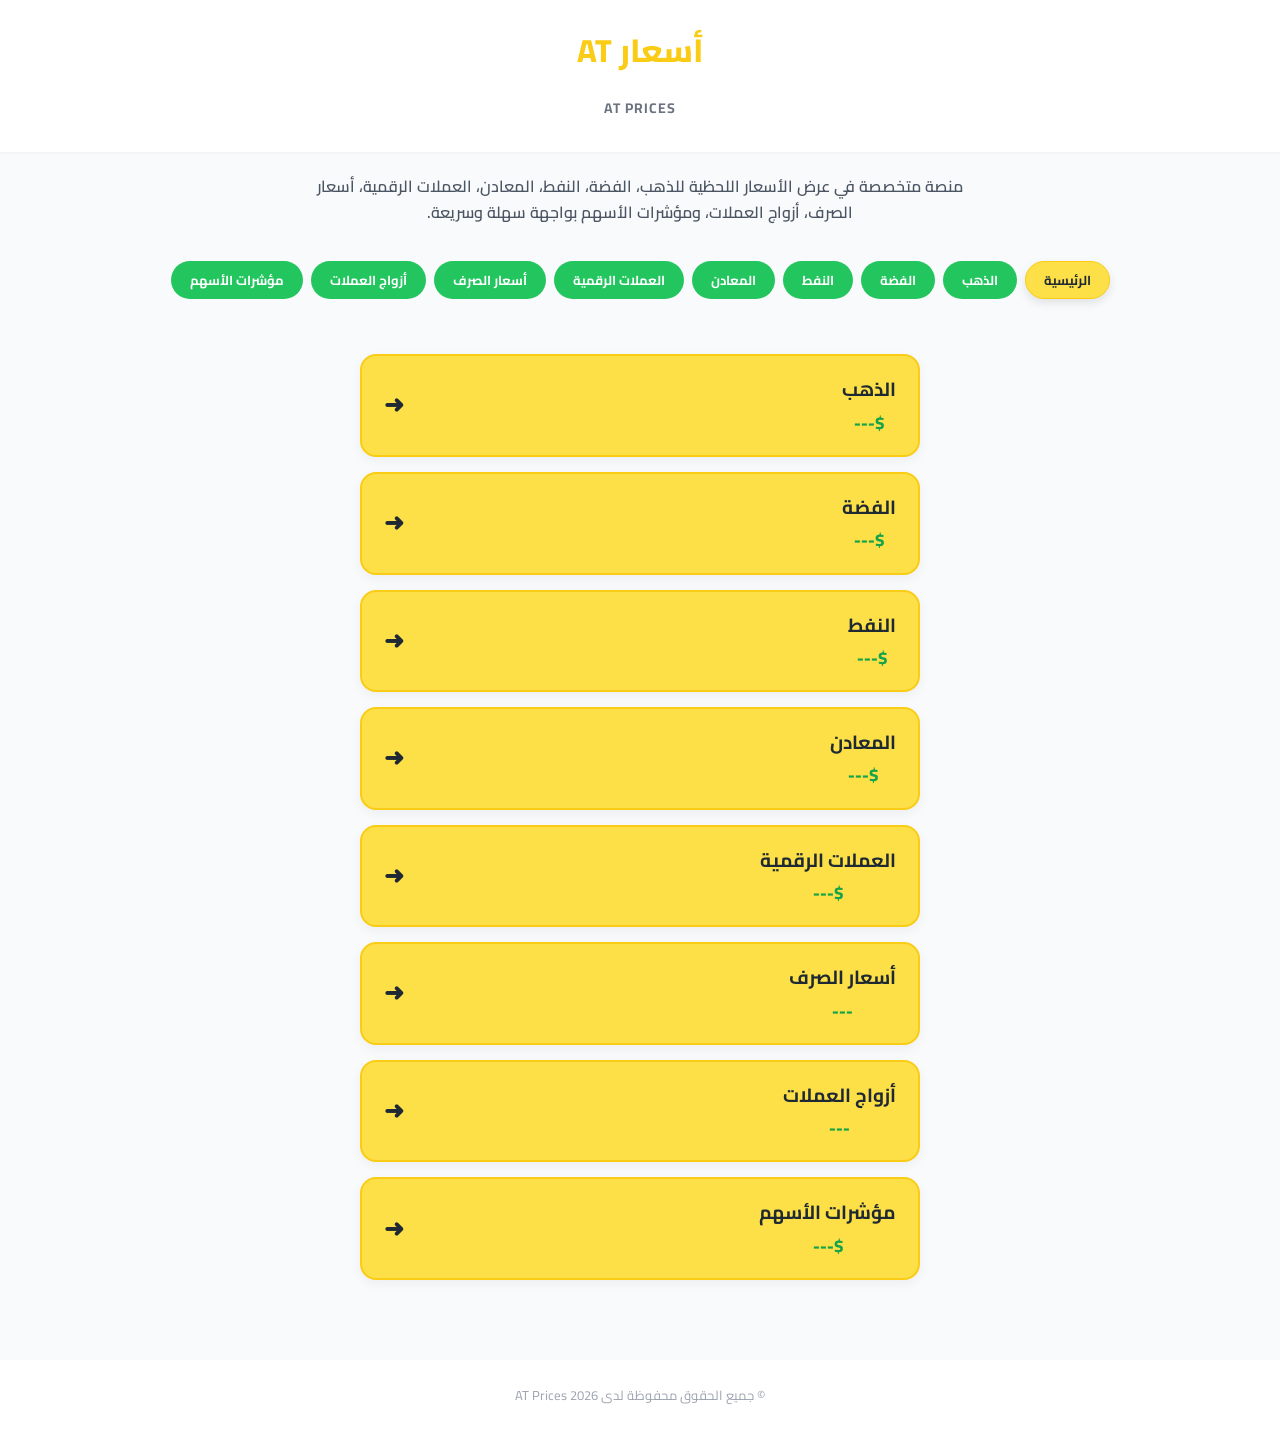
==== index.html @ fc9eed65 "files project AT-Prices Files" ====
<!DOCTYPE html>
<html lang="ar" dir="rtl">
<head>
    <meta charset="UTF-8">
    <title>AT Prices | أسعار الأسواق لحظيًا</title>
    <meta name="viewport" content="width=device-width, initial-scale=1.0">
    <link rel="stylesheet" href="css/style.css">
    <link href="https://fonts.googleapis.com/css2?family=Cairo:wght@400;700;800&display=swap" rel="stylesheet">
</head>
<body>

<header class="header">
    <h1>
        <span class="ar">أسعار AT</span>
        <span class="en">AT Prices</span>
    </h1>
</header>

<div class="intro-container">
    <p class="intro-text">
        منصة متخصصة في عرض الأسعار اللحظية للذهب، الفضة، النفط، المعادن، العملات الرقمية، أسعار الصرف، أزواج العملات، ومؤشرات الأسهم بواجهة سهلة وسريعة.
    </p>
</div>

<nav class="nav-chips">
    <a data-section="home" class="active">الرئيسية</a>
    <a data-section="gold">الذهب</a>
    <a data-section="silver">الفضة</a>
    <a data-section="oil">النفط</a>
    <a data-section="metals">المعادن</a>
    <a data-section="crypto">العملات الرقمية</a>
    <a data-section="fx">أسعار الصرف</a>
    <a data-section="pairs">أزواج العملات</a>
    <a data-section="stocks">مؤشرات الأسهم</a>
</nav>

<main id="content">

    <section id="home" class="page-section active">
        <div class="cards">
            <div class="card" data-section="gold"><div><h3>الذهب</h3><p id="goldHome">$---</p></div><span>➜</span></div>
            <div class="card" data-section="silver"><div><h3>الفضة</h3><p id="silverHome">$---</p></div><span>➜</span></div>
            <div class="card" data-section="oil"><div><h3>النفط</h3><p id="oilHome">$---</p></div><span>➜</span></div>
            <div class="card" data-section="metals"><div><h3>المعادن</h3><p id="metalsHome">$---</p></div><span>➜</span></div>
            <div class="card" data-section="crypto"><div><h3>العملات الرقمية</h3><p id="cryptoHome">$---</p></div><span>➜</span></div>
            <div class="card" data-section="fx"><div><h3>أسعار الصرف</h3><p id="fxHome">---</p></div><span>➜</span></div>
            <div class="card" data-section="pairs"><div><h3>أزواج العملات</h3><p id="pairsHome">---</p></div><span>➜</span></div>
            <div class="card" data-section="stocks"><div><h3>مؤشرات الأسهم</h3><p id="stocksHome">$---</p></div><span>➜</span></div>
        </div>
    </section>

    <section id="gold" class="page-section">
        <div class="page-container">
            <h2>أسعار الذهب اللحظية</h2>
            <table>
                <tr><td>السعر الفوري (USD)</td><td id="goldSpot">$---</td></tr>
                <tr><td>العقود الآجلة (USD)</td><td id="goldFuture">$---</td></tr>
                <tr><td>جرام الذهب (USD)</td><td id="goldGramUSD">$---</td></tr>
                <tr><td>جرام الذهب (EGP)</td><td id="goldGramEGP">---</td></tr>
                <tr><td>عيار 24 (EGP)</td><td id="g24">---</td></tr>
                <tr><td>عيار 21 (EGP)</td><td id="g21">---</td></tr>
                <tr><td>عيار 18 (EGP)</td><td id="g18">---</td></tr>
                <tr><td>سعر الجنيه الذهب (EGP)</td><td id="goldPound">---</td></tr>
                <tr><td>دولار الصاغة (EGP)</td><td id="goldDollar">---</td></tr>
            </table>
        </div>
    </section>

    <section id="silver" class="page-section">
        <div class="page-container">
            <h2>أسعار الفضة اللحظية</h2>
            <table>
                <tr><td>الأونصة عالمياً (USD)</td><td id="silverSpot">$---</td></tr>
                <tr><td>جرام الفضة عيار 999 (EGP)</td><td id="silverGramEGP">---</td></tr>
                <tr><td>جرام الفضة عيار 925 (EGP)</td><td id="silver925">---</td></tr>
                <tr><td>سعر الدولار المستخدم</td><td id="silverDollar">---</td></tr>
            </table>
        </div>
    </section>

    <section id="oil" class="page-section">
        <div class="page-container">
            <h2>أسعار النفط اللحظية</h2>
            <table>
                <tr><td>خام برنت (USD)</td><td id="oilSpot">$---</td></tr>
                <tr><td>خام غرب تكساس (USD)</td><td id="oilWTI">$---</td></tr>
                <tr><td>البرميل بالجنيه (EGP)</td><td id="oilEGP">---</td></tr>
            </table>
        </div>
    </section>


    <section id="metals" class="page-section">
        <div class="page-container">
            <h2>أسعار المعادن اللحظية</h2>
            <table>
                <tr><td>النحاس (Copper)</td><td id="copperHome">---</td></tr>
                <tr><td>البلاتين (Platinum)</td><td id="platinumHome">---</td></tr>
                <tr><td>البالاديوم (Palladium)</td><td id="palladiumHome">---</td></tr>
            </table>
        </div>
    </section>

    <section id="crypto" class="page-section">
        <div class="page-container">
            <h2>أهم 10 عملات رقمية (USD)</h2>
            <table>
                <thead>
                    <tr><td>العُملة</td><td>السعر (USD)</td></tr>
                </thead>
                <tbody id="cryptoTableBody">
                    <tr><td>بتكوين (BTC)</td><td id="btcSpot">$---</td></tr>
                    <tr><td>إيثيريوم (ETH)</td><td id="ethSpot">$---</td></tr>
                    <tr><td>سولانا (SOL)</td><td id="solSpot">$---</td></tr>
                    <tr><td>بينانس (BNB)</td><td id="bnbSpot">$---</td></tr>
                    <tr><td>ريبل (XRP)</td><td id="xrpSpot">$---</td></tr>
                    <tr><td>كاردانو (ADA)</td><td id="adaSpot">$---</td></tr>
                    <tr><td>دوج كوين (DOGE)</td><td id="dogeSpot">$---</td></tr>
                    <tr><td>ترون (TRX)</td><td id="trxSpot">$---</td></tr>
                    <tr><td>دوت (DOT)</td><td id="dotSpot">$---</td></tr>
                    <tr><td>لينك (LINK)</td><td id="linkSpot">$---</td></tr>
                </tbody>
            </table>
        </div>
    </section>


    <section id="fx" class="page-section">
        <div class="page-container">
            <h2>أسعار الصرف (مقابل الجنيه المصري)</h2>
            <table>
                <thead>
                    <tr>
                        <td>العملة</td>
                        <td>السعر الرسمي (البنك)</td>
                        <td>السوق الموازية (تطبيقي)</td>
                    </tr>
                </thead>
                <tbody>
                    <tr>
                        <td>الدولار الأمريكي (USD)</td>
                        <td id="fxSpot">---</td>
                        <td id="blackUSD" class="highlight">---</td>
                    </tr>
                    <tr>
                        <td>اليورو (EUR)</td>
                        <td id="eurSpot">---</td>
                        <td id="blackEUR">---</td>
                    </tr>
                    <tr>
                        <td>الريال السعودي (SAR)</td>
                        <td id="sarSpot">---</td>
                        <td id="blackSAR">---</td>
                    </tr>
                    <tr>
                        <td>الدرهم الإماراتي (AED)</td>
                        <td id="aedSpot">---</td>
                        <td id="blackAED">---</td>
                    </tr>
                    <tr>
                        <td>الدينار الكويتي (KWD)</td>
                        <td id="kwdSpot">---</td>
                        <td id="blackKWD">---</td>
                    </tr>
                </tbody>
            </table>
            <p style="font-size: 11px; color: #6b7280; margin-top: 10px;">* يتم حساب السوق الموازية بناءً على تسعير Binance P2P وكروس العملات.</p>
        </div>
    </section>


    <section id="pairs" class="page-section">
        <div class="page-container">
            <h2>أهم 10 أزواج عملات عالمية</h2>
            <table>
                <thead>
                    <tr><td>الزوج</td><td>السعر اللحظي</td></tr>
                </thead>
                <tbody id="pairsTableBody">
                    <tr><td>EUR / USD</td><td id="eurusd">---</td></tr>
                    <tr><td>GBP / USD</td><td id="gbpusd">---</td></tr>
                    <tr><td>USD / JPY</td><td id="usdjpy">---</td></tr>
                    <tr><td>USD / CHF</td><td id="usdchf">---</td></tr>
                    <tr><td>AUD / USD</td><td id="audusd">---</td></tr>
                    <tr><td>USD / CAD</td><td id="usdcad">---</td></tr>
                    <tr><td>NZD / USD</td><td id="nzdusd">---</td></tr>
                    <tr><td>EUR / GBP</td><td id="eurgbp">---</td></tr>
                    <tr><td>EUR / JPY</td><td id="eurjpy">---</td></tr>
                    <tr><td>GBP / JPY</td><td id="gbpjpy">---</td></tr>
                </tbody>
            </table>
        </div>
    </section>

    <section id="stocks" class="page-section">
        <div class="page-container">
            <h2>مؤشرات الأسهم العالمية والمحلية</h2>
            <table>
                <thead>
                    <tr><td>المؤشر</td><td>الدولة</td><td>القيمة</td></tr>
                </thead>
                <tbody>
                    <tr><td>S&P 500</td><td>أمريكا</td><td id="sp500">---</td></tr>
                    <tr><td>Nasdaq 100</td><td>أمريكا</td><td id="nasdaq">---</td></tr>
                    <tr><td>FTSE 100</td><td>لندن</td><td id="ftse">---</td></tr>
                    <tr><td>Nikkei 225</td><td>اليابان</td><td id="nikkei">---</td></tr>
                    <tr><td>Shanghai</td><td>الصين</td><td id="shanghai">---</td></tr>
                    <tr><td>TASI</td><td>السعودية</td><td id="tasi">---</td></tr>
                    <tr><td>ADX / DFM</td><td>الإمارات</td><td id="uae_index">---</td></tr>
                    <tr><td>EGX 30</td><td>مصر</td><td id="egx30">---</td></tr>
                    <tr><td>EGX 70</td><td>مصر</td><td id="egx70">---</td></tr>
                    <tr><td>EGX 100</td><td>مصر</td><td id="egx100">---</td></tr>
                    <tr><td>EGX 33 Shariah</td><td>مصر</td><td id="egx33">---</td></tr>
                </tbody>
            </table>
        </div>
    </section>

</main>

<footer class="footer">
    © جميع الحقوق محفوظة لدى AT Prices 2026
</footer>

<script src="js/script.js"></script>
</body>
</html>
---- css/style.css ----
/* ===== Reset & Global ===== */
* {
    box-sizing: border-box;
    margin: 0;
    padding: 0;
}

body {
    font-family: 'Cairo', sans-serif;
    background: #f9fafb;
    color: #1f2933;
    line-height: 1.6;
    text-align: center; /* توسيط النصوص افتراضياً */
}

/* ===== Header ===== */
.header {
    padding: 25px 10px;
    background: #fff;
    border-bottom: 2px solid #f3f4f6;
}

.header .ar {
    font-size: 32px;
    font-weight: 800;
    color: #facc15; /* اللون الأصفر الذهبي */
    display: block;
}

.header .en {
    font-size: 14px;
    color: #6b7280;
    text-transform: uppercase;
    letter-spacing: 1px;
}

/* ===== Intro Text ===== */
.intro-container {
    max-width: 700px;
    margin: 20px auto;
    padding: 0 20px;
}

.intro-text {
    font-size: 16px;
    color: #4b5563;
    font-weight: 600;
}

/* ===== Navigation Chips ===== */
.nav-chips {
    display: flex;
    flex-wrap: wrap;
    gap: 8px;
    justify-content: center;
    padding: 15px;
    position: sticky; /* جعل القائمة تلتصق بالأعلى عند التمرير */
    top: 0;
    background: #f9fafb;
    z-index: 100;
}

.nav-chips a {
    background: #22c55e; /* اللون الأخضر الأصلي */
    color: #fff;
    padding: 8px 18px;
    border-radius: 25px;
    text-decoration: none;
    font-weight: bold;
    font-size: 13px;
    cursor: pointer;
    transition: 0.3s;
    border: 1px solid transparent;
}

/* تمييز القسم النشط */
.nav-chips a.active {
    background: #fde047 !important; /* يتحول للأصفر */
    color: #1f2933 !important;
    border-color: #facc15;
    box-shadow: 0 4px 10px rgba(0,0,0,0.1);
}

/* ===== Cards (الصفحة الرئيسية) ===== */
.cards {
    display: flex;
    flex-direction: column;
    gap: 15px;
    padding: 20px;
    max-width: 600px;
    margin: 0 auto;
}

.card {
    background: #fde047; /* اللون الأصفر الأصلي */
    padding: 18px 22px;
    border-radius: 16px;
    display: flex;
    justify-content: space-between;
    align-items: center;
    color: #1f2933;
    font-weight: 800;
    border: 2px solid #facc15;
    cursor: pointer;
    box-shadow: 0 4px 12px rgba(0,0,0,0.05);
}

.card:hover {
    transform: translateY(-2px);
    background: #fcd34d;
}

.card h3 { margin: 0; font-size: 19px; }
.card p { margin-top: 5px; font-size: 17px; color: #16a34a; }
.card span { font-size: 24px; color: #1f2933; }

/* ===== Sections Visibility ===== */
.page-section {
    display: none; /* مخفي بشكل افتراضي */
    padding: 20px 10px;
    animation: fadeIn 0.3s ease-in;
}

.page-section.active {
    display: block; /* يظهر فقط عند إضافة class active */
}

@keyframes fadeIn {
    from { opacity: 0; }
    to { opacity: 1; }
}

/* ===== Tables (التصميم الأصلي) ===== */
.page-container {
    max-width: 600px;
    margin: 0 auto;
}

table {
    width: 100%;
    border-collapse: collapse;
    background: #fde047;
    border-radius: 15px;
    overflow: hidden;
    margin-top: 15px;
    border: 2px solid #facc15;
}

table td {
    padding: 15px;
    border-bottom: 1px solid rgba(0,0,0,0.08);
    font-weight: bold;
    text-align: right;
}

table td:last-child {
    text-align: left;
    color: #16a34a; /* السعر بالأخضر للوضوح */
}

/* ===== Footer ===== */
.footer {
    margin-top: 40px;
    padding: 25px;
    background: #fff;
    color: #9ca3af;
    font-size: 13px;
}

/* ===== Responsive ===== */
@media (max-width: 480px) {
    .header .ar { font-size: 26px; }
    .nav-chips a { padding: 6px 12px; font-size: 12px; }
}
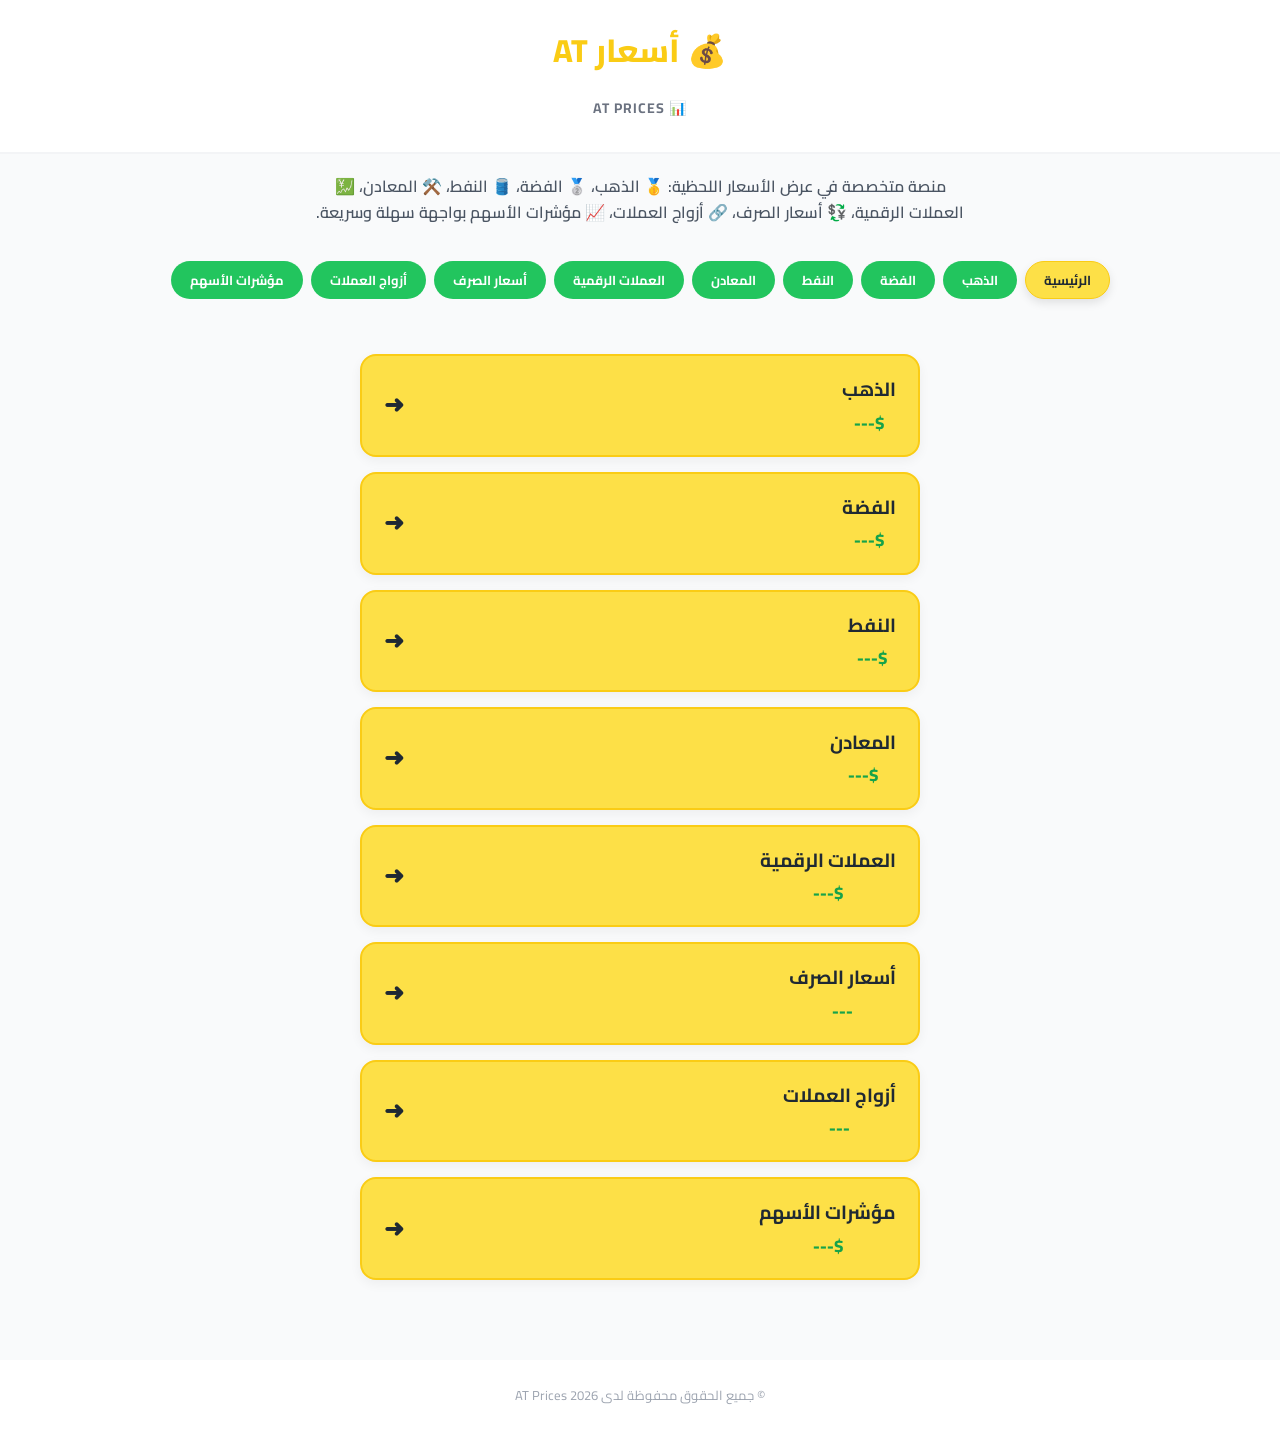
==== commit 50d7be98: "Enhance index.html with new content and emojis Updated the HTML structure and content of the index.h" ====
--- a/index.html
+++ b/index.html
@@ -9,18 +9,29 @@
 </head>
 <body>
 
+
 <header class="header">
-    <h1>
-        <span class="ar">أسعار AT</span>
-        <span class="en">AT Prices</span>
-    </h1>
+  <h1>
+    <span class="ar">💰 أسعار AT</span>
+    <span class="en">📊 AT Prices</span>
+  </h1>
 </header>
 
 <div class="intro-container">
-    <p class="intro-text">
-        منصة متخصصة في عرض الأسعار اللحظية للذهب، الفضة، النفط، المعادن، العملات الرقمية، أسعار الصرف، أزواج العملات، ومؤشرات الأسهم بواجهة سهلة وسريعة.
-    </p>
+  <p class="intro-text">
+    منصة متخصصة في عرض الأسعار اللحظية:  
+    <span class="emoji">🥇</span> الذهب، 
+    <span class="emoji">🥈</span> الفضة، 
+    <span class="emoji">🛢️</span> النفط، 
+    <span class="emoji">⚒️</span> المعادن، 
+    <span class="emoji">💹</span> العملات الرقمية، 
+    <span class="emoji">💱</span> أسعار الصرف، 
+    <span class="emoji">🔗</span> أزواج العملات، 
+    <span class="emoji">📈</span> مؤشرات الأسهم  
+    بواجهة سهلة وسريعة.
+  </p>
 </div>
+
 
 <nav class="nav-chips">
     <a data-section="home" class="active">الرئيسية</a>
@@ -41,13 +52,14 @@
             <div class="card" data-section="gold"><div><h3>الذهب</h3><p id="goldHome">$---</p></div><span>➜</span></div>
             <div class="card" data-section="silver"><div><h3>الفضة</h3><p id="silverHome">$---</p></div><span>➜</span></div>
             <div class="card" data-section="oil"><div><h3>النفط</h3><p id="oilHome">$---</p></div><span>➜</span></div>
-            <div class="card" data-section="metals"><div><h3>المعادن</h3><p id="metalsHome">$---</p></div><span>➜</span></div>
+            <div class="card" data-section="metals"><div><h3>المعادن</h3><p id="platinumHome">$---</p></div><span>➜</span></div>
             <div class="card" data-section="crypto"><div><h3>العملات الرقمية</h3><p id="cryptoHome">$---</p></div><span>➜</span></div>
             <div class="card" data-section="fx"><div><h3>أسعار الصرف</h3><p id="fxHome">---</p></div><span>➜</span></div>
-            <div class="card" data-section="pairs"><div><h3>أزواج العملات</h3><p id="pairsHome">---</p></div><span>➜</span></div>
-            <div class="card" data-section="stocks"><div><h3>مؤشرات الأسهم</h3><p id="stocksHome">$---</p></div><span>➜</span></div>
-        </div>
-    </section>
+            <div class="card" data-section="pairs"><div><h3>أزواج العملات</h3><p id="eurusd">---</p></div><span>➜</span></div>
+            <div class="card" data-section="stocks"><div><h3>مؤشرات الأسهم</h3><p id="sp500">$---</p></div><span>➜</span></div>
+        </div>
+    </section>
+
 
     <section id="gold" class="page-section">
         <div class="page-container">
@@ -124,6 +136,7 @@
         </div>
     </section>
 
+    
 
     <section id="fx" class="page-section">
         <div class="page-container">
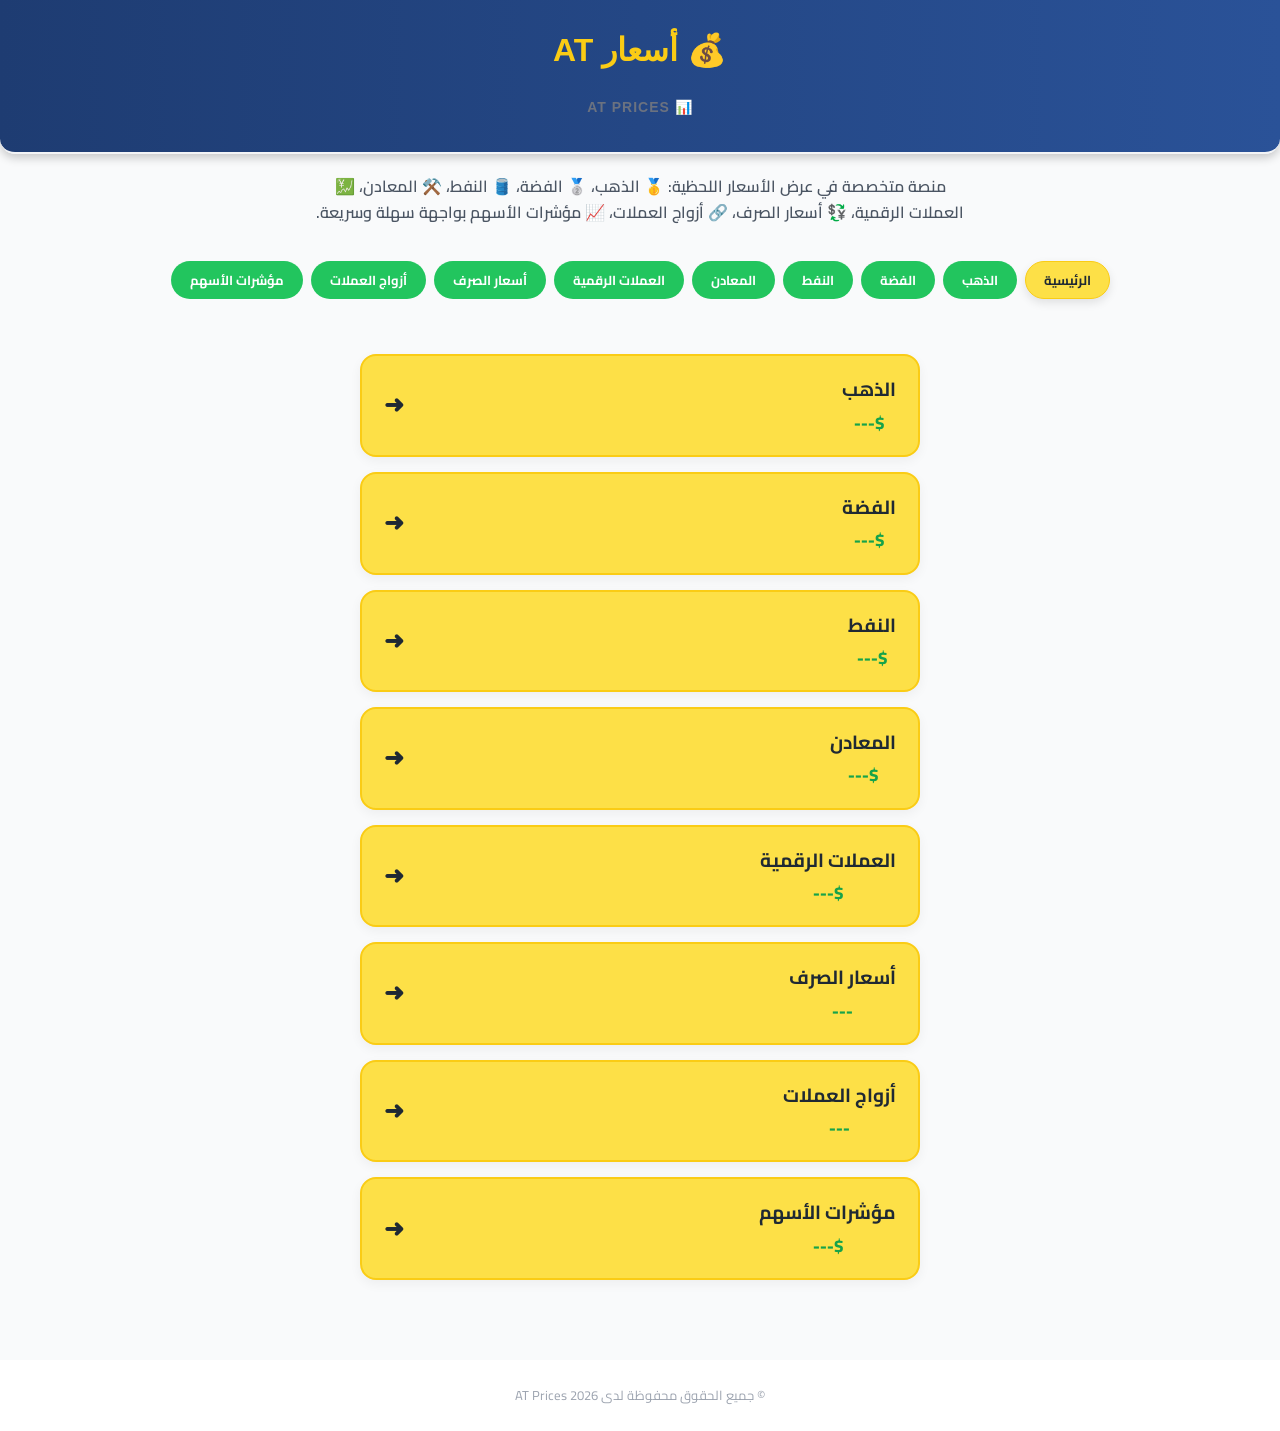
==== commit 2eabbc0e: "Fix HTML encoding issues in index.html remove 3 index cuz no price to them" ====
--- a/index.html
+++ b/index.html
@@ -221,9 +221,6 @@
                     <tr><td>TASI</td><td>السعودية</td><td id="tasi">---</td></tr>
                     <tr><td>ADX / DFM</td><td>الإمارات</td><td id="uae_index">---</td></tr>
                     <tr><td>EGX 30</td><td>مصر</td><td id="egx30">---</td></tr>
-                    <tr><td>EGX 70</td><td>مصر</td><td id="egx70">---</td></tr>
-                    <tr><td>EGX 100</td><td>مصر</td><td id="egx100">---</td></tr>
-                    <tr><td>EGX 33 Shariah</td><td>مصر</td><td id="egx33">---</td></tr>
                 </tbody>
             </table>
         </div>
@@ -240,3 +237,4 @@
 </html>
 
 
+
--- a/css/style.css
+++ b/css/style.css
@@ -173,3 +173,50 @@
     .nav-chips a { padding: 6px 12px; font-size: 12px; }
 }
 
+
+.page-section {
+    opacity: 0;
+    transform: translateY(20px);
+    transition: opacity 0.5s ease, transform 0.5s ease;
+}
+
+.page-section.active {
+    opacity: 1;
+    transform: translateY(0);
+}
+
+header.header {
+    background: linear-gradient(90deg, #1e3c72, #2a5298);
+    color: #fff;
+    text-align: center;
+    padding: 25px 10px;
+    border-radius: 0 0 15px 15px;
+    box-shadow: 0 4px 10px rgba(0,0,0,0.2);
+    font-family: 'Segoe UI', Tahoma, Geneva, Verdana, sans-serif;
+}
+
+.app-title {
+    font-size: 2.2em;
+    display: flex;
+    justify-content: center;
+    align-items: center;
+    gap: 15px; /* مسافة بين العربية والإنجليزية */
+    line-height: 1.2;
+}
+
+.app-title .ar {
+    font-weight: 500;
+    font-size: 1.2em;
+    font-family: 'Cairo', sans-serif; /* خط عربي أفضل */
+}
+
+.app-title .en {
+    font-weight: 600;
+    font-size: 1.4em;
+    font-family: 'Montserrat', sans-serif; /* خط عصري للإنجليزية */
+}
+
+.app-title strong {
+    color: #ffcc00; /* تمييز AT */
+}
+
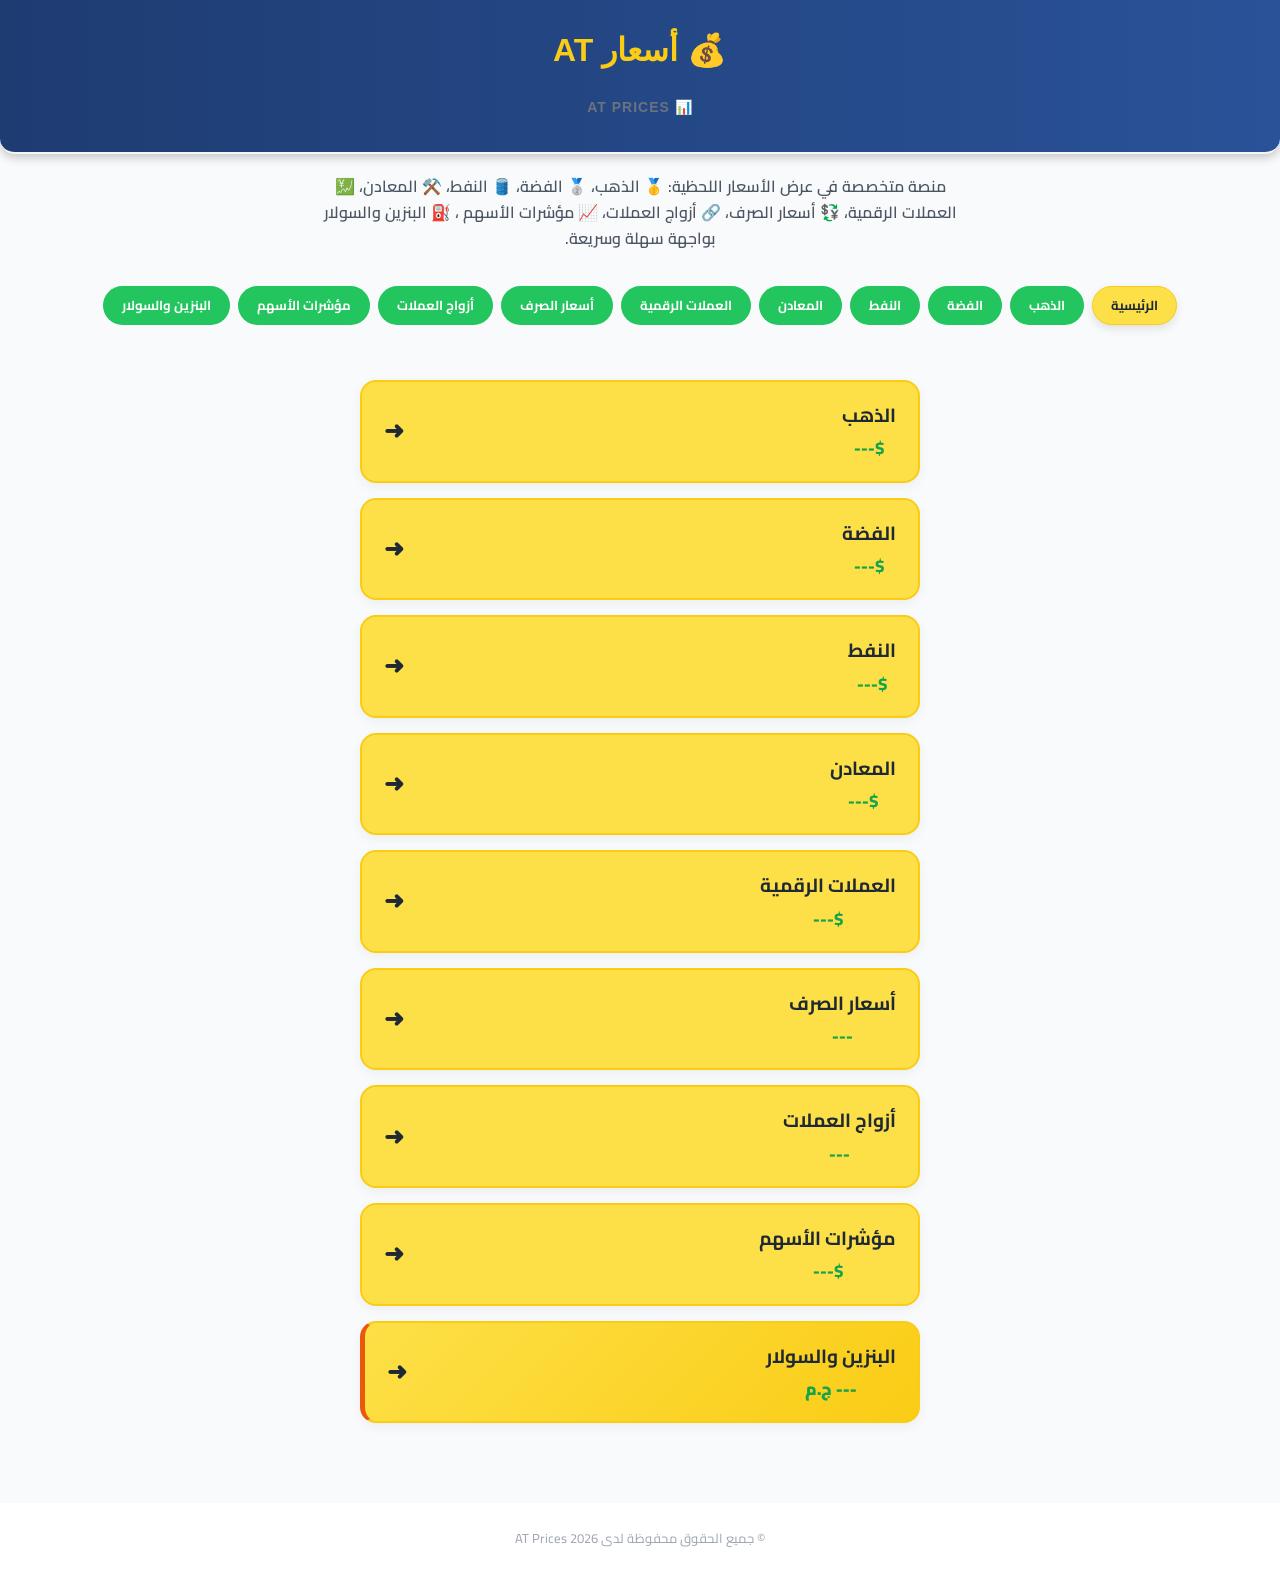
==== commit e71ba878: "add a new section is betrol add a new section is betrol leter" ====
--- a/index.html
+++ b/index.html
@@ -27,7 +27,8 @@
     <span class="emoji">💹</span> العملات الرقمية، 
     <span class="emoji">💱</span> أسعار الصرف، 
     <span class="emoji">🔗</span> أزواج العملات، 
-    <span class="emoji">📈</span> مؤشرات الأسهم  
+    <span class="emoji">📈</span> مؤشرات الأسهم ،
+    <span class="emoji">⛽</span> البنزين والسولار
     بواجهة سهلة وسريعة.
   </p>
 </div>
@@ -43,6 +44,7 @@
     <a data-section="fx">أسعار الصرف</a>
     <a data-section="pairs">أزواج العملات</a>
     <a data-section="stocks">مؤشرات الأسهم</a>
+    <a data-section="fuel">البنزين والسولار</a>
 </nav>
 
 <main id="content">
@@ -57,6 +59,7 @@
             <div class="card" data-section="fx"><div><h3>أسعار الصرف</h3><p id="fxHome">---</p></div><span>➜</span></div>
             <div class="card" data-section="pairs"><div><h3>أزواج العملات</h3><p id="eurusd">---</p></div><span>➜</span></div>
             <div class="card" data-section="stocks"><div><h3>مؤشرات الأسهم</h3><p id="sp500">$---</p></div><span>➜</span></div>
+            <div class="card" data-section="fuel"><div><h3>البنزين والسولار</h3><p id="gas92">--- ج.م</p></div><span>➜</span></div>
         </div>
     </section>
 
@@ -221,8 +224,50 @@
                     <tr><td>TASI</td><td>السعودية</td><td id="tasi">---</td></tr>
                     <tr><td>ADX / DFM</td><td>الإمارات</td><td id="uae_index">---</td></tr>
                     <tr><td>EGX 30</td><td>مصر</td><td id="egx30">---</td></tr>
-                </tbody>
-            </table>
+                    <tr><td>EGX 70</td><td>مصر</td><td id="egx70">---</td></tr>
+                    <tr><td>EGX 100</td><td>مصر</td><td id="egx100">---</td></tr>
+                    <tr><td>EGX 33 Shariah</td><td>مصر</td><td id="egx33">---</td></tr>
+                </tbody>
+            </table>
+        </div>
+    </section>
+
+    <section id="fuel" class="page-section">
+        <div class="page-container">
+            <h2>أسعار الوقود في مصر (لتر)</h2>
+            <table>
+                <thead>
+                    <tr>
+                        <td>نوع الوقود</td>
+                        <td>السعر الرسمي</td>
+                    </tr>
+                </thead>
+                <tbody id="fuelTableBody">
+                    <tr>
+                        <td>بنزين 95</td>
+                        <td id="gas95">--- ج.م</td>
+                    </tr>
+                    <tr>
+                        <td>بنزين 92</td>
+                        <td id="gas92">--- ج.م</td>
+                    </tr>
+                    <tr>
+                        <td>بنزين 80</td>
+                        <td id="gas80">--- ج.م</td>
+                    </tr>
+                    <tr>
+                        <td>السولار</td>
+                        <td id="diesel">--- ج.م</td>
+                    </tr>
+                    <tr>
+                        <td>الكيروسين (الجاز)</td>
+                        <td id="kerosene">--- ج.م</td>
+                    </tr>
+                </tbody>
+            </table>
+            <p style="font-size: 0.8rem; color: #888; margin-top: 10px; text-align: center;">
+                * الأسعار الموضحة هي الأسعار الرسمية المعلنة في جمهورية مصر العربية.
+            </p>
         </div>
     </section>
 
@@ -237,4 +282,3 @@
 </html>
 
 
-
--- a/css/style.css
+++ b/css/style.css
@@ -220,3 +220,17 @@
     color: #ffcc00; /* تمييز AT */
 }
 
+
+/* ===== Fuel Specific Colors (تلوين أنواع الوقود) ===== */
+#gas95 { color: #e11d48 !important; font-weight: 900; } /* أحمر غامق لبنزين 95 */
+#gas92 { color: #16a34a !important; font-weight: 900; } /* أخضر لبنزين 92 */
+#gas80 { color: #ea580c !important; font-weight: 900; } /* برتقالي لبنزين 80 */
+#diesel { color: #2563eb !important; font-weight: 900; } /* أزرق للسولار */
+
+/* تحسين شكل الكارت عند الضغط عليه */
+.card[data-section="fuel"] {
+    background: linear-gradient(135deg, #fde047, #facc15);
+    border-left: 5px solid #ea580c; /* تمييز كارت الوقود بلون مختلف */
+}
+
+
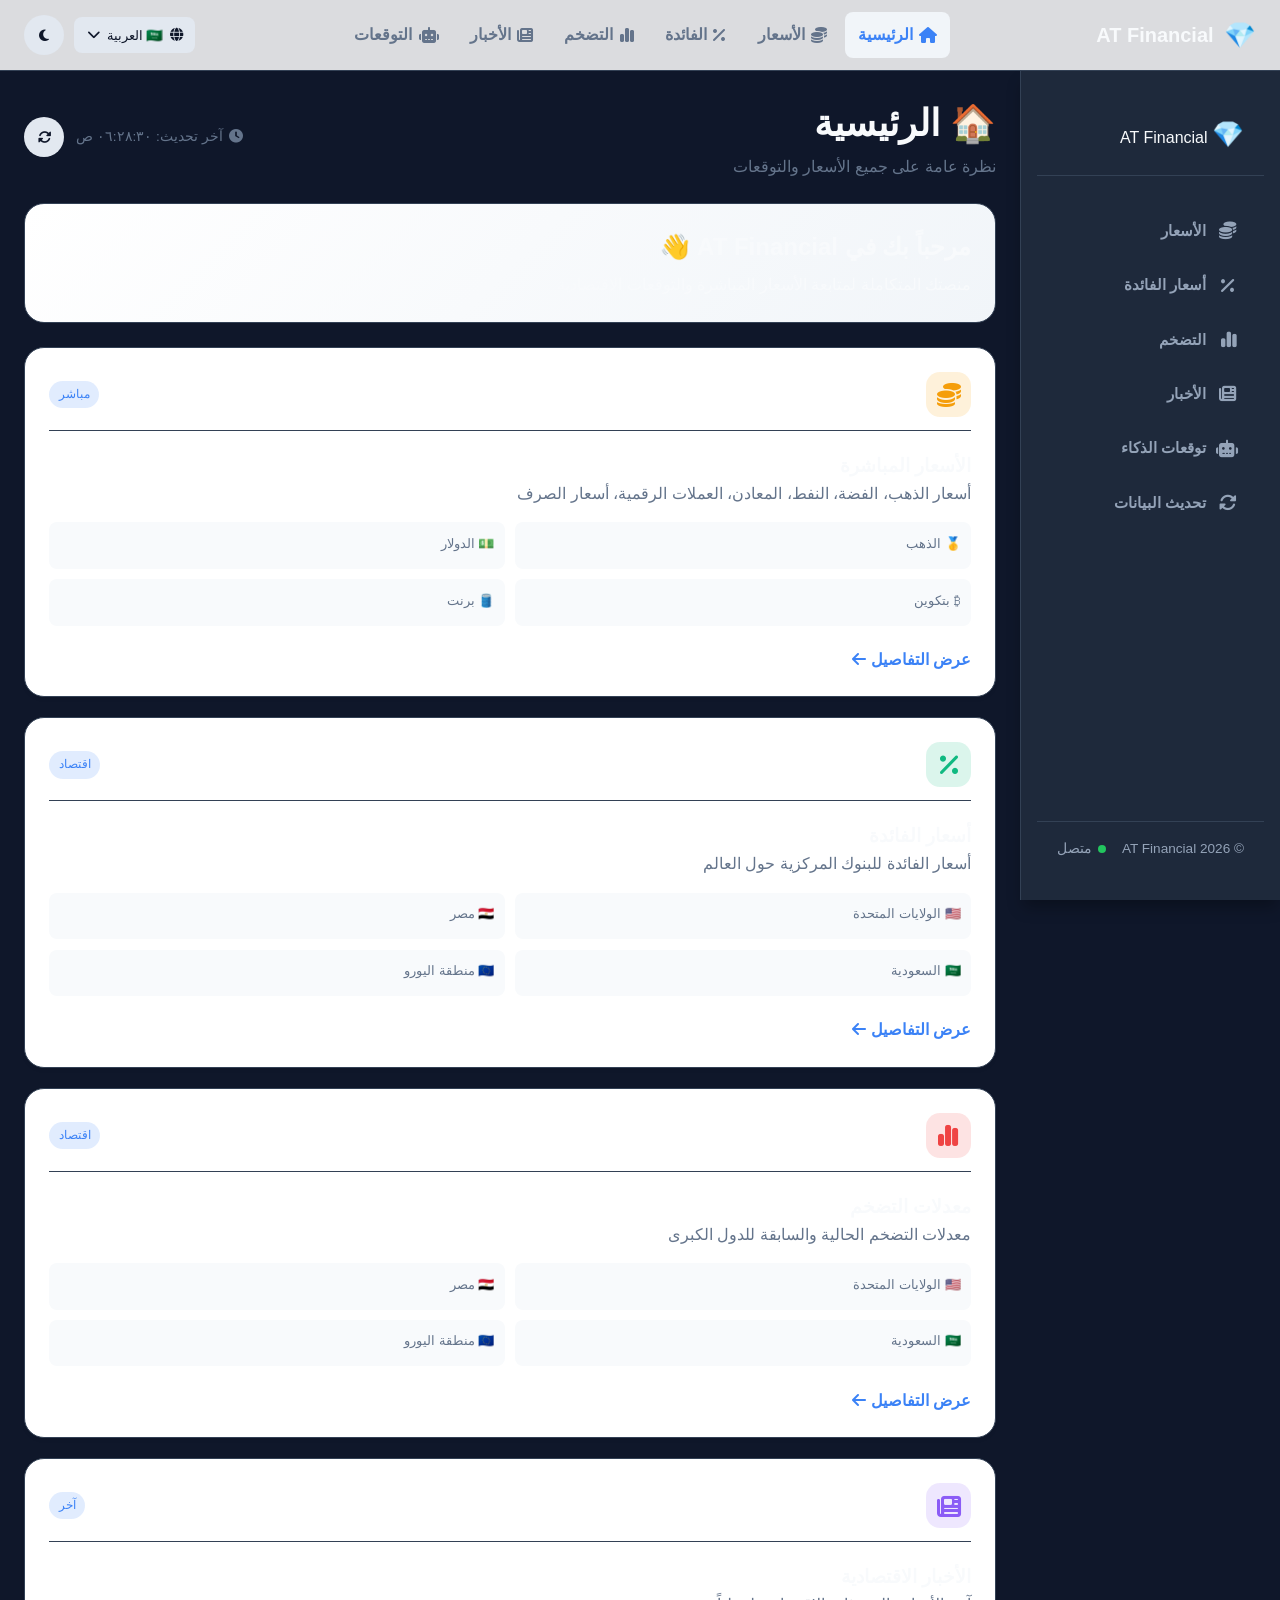
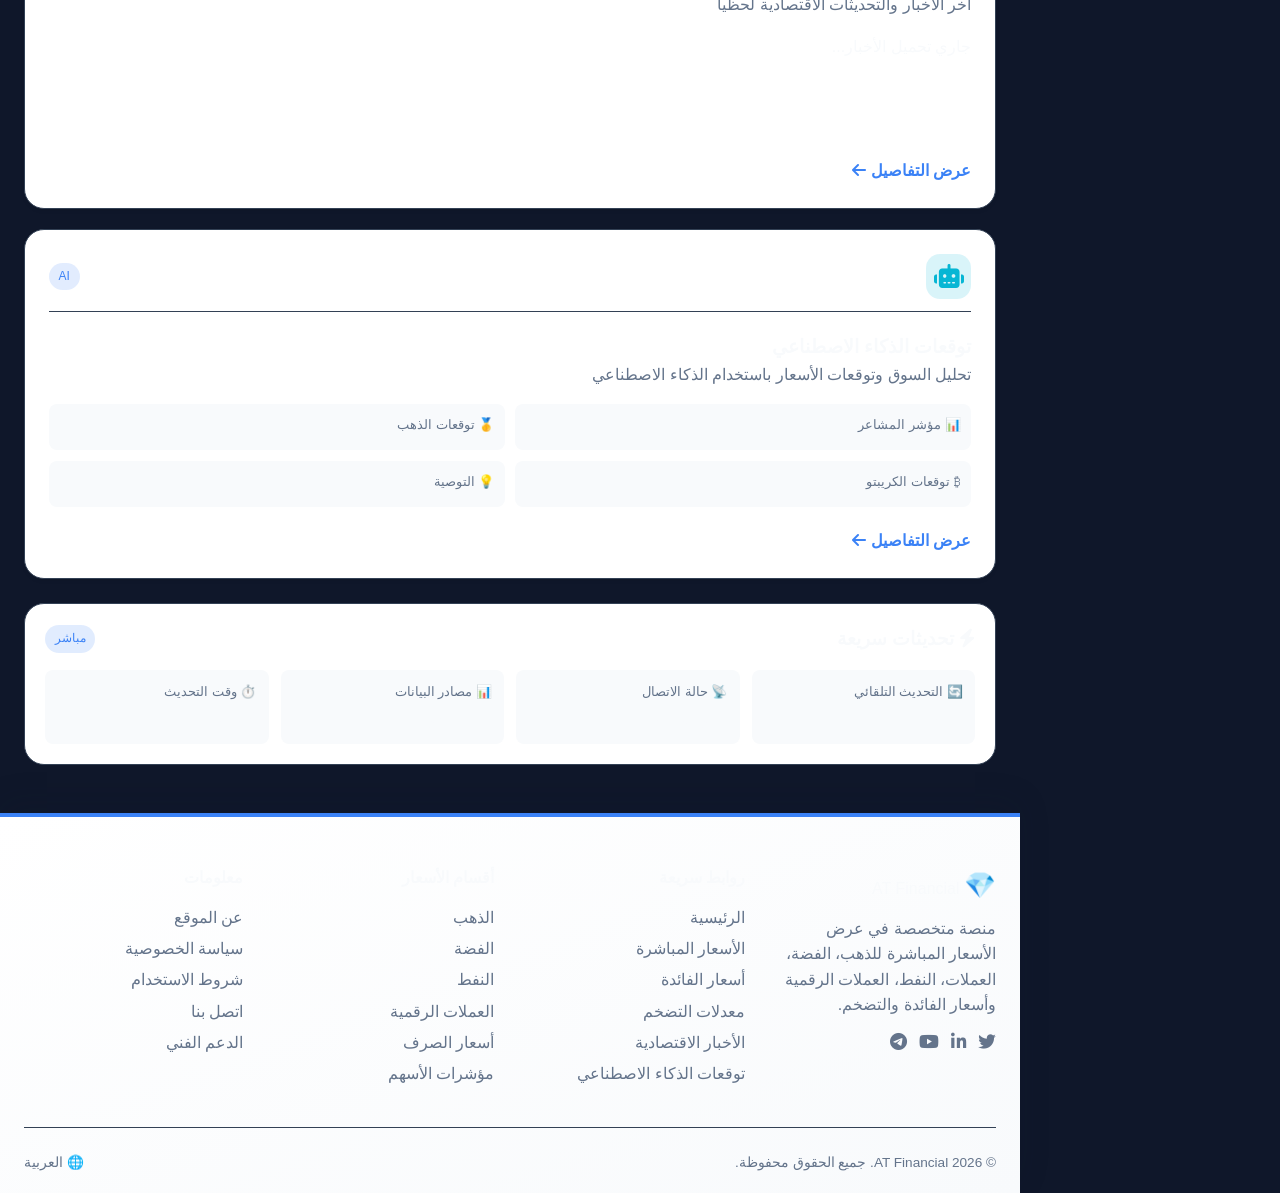
==== commit c27e8a8e: "First update ubdate the site and add more pages" ====
--- a/index.html
+++ b/index.html
@@ -1,284 +1,708 @@
-<!DOCTYPE html>
+<!doctype html>
 <html lang="ar" dir="rtl">
-<head>
-    <meta charset="UTF-8">
-    <title>AT Prices | أسعار الأسواق لحظيًا</title>
-    <meta name="viewport" content="width=device-width, initial-scale=1.0">
-    <link rel="stylesheet" href="css/style.css">
-    <link href="https://fonts.googleapis.com/css2?family=Cairo:wght@400;700;800&display=swap" rel="stylesheet">
-</head>
-<body>
-
-
-<header class="header">
-  <h1>
-    <span class="ar">💰 أسعار AT</span>
-    <span class="en">📊 AT Prices</span>
-  </h1>
-</header>
-
-<div class="intro-container">
-  <p class="intro-text">
-    منصة متخصصة في عرض الأسعار اللحظية:  
-    <span class="emoji">🥇</span> الذهب، 
-    <span class="emoji">🥈</span> الفضة، 
-    <span class="emoji">🛢️</span> النفط، 
-    <span class="emoji">⚒️</span> المعادن، 
-    <span class="emoji">💹</span> العملات الرقمية، 
-    <span class="emoji">💱</span> أسعار الصرف، 
-    <span class="emoji">🔗</span> أزواج العملات، 
-    <span class="emoji">📈</span> مؤشرات الأسهم ،
-    <span class="emoji">⛽</span> البنزين والسولار
-    بواجهة سهلة وسريعة.
-  </p>
-</div>
-
-
-<nav class="nav-chips">
-    <a data-section="home" class="active">الرئيسية</a>
-    <a data-section="gold">الذهب</a>
-    <a data-section="silver">الفضة</a>
-    <a data-section="oil">النفط</a>
-    <a data-section="metals">المعادن</a>
-    <a data-section="crypto">العملات الرقمية</a>
-    <a data-section="fx">أسعار الصرف</a>
-    <a data-section="pairs">أزواج العملات</a>
-    <a data-section="stocks">مؤشرات الأسهم</a>
-    <a data-section="fuel">البنزين والسولار</a>
-</nav>
-
-<main id="content">
-
-    <section id="home" class="page-section active">
-        <div class="cards">
-            <div class="card" data-section="gold"><div><h3>الذهب</h3><p id="goldHome">$---</p></div><span>➜</span></div>
-            <div class="card" data-section="silver"><div><h3>الفضة</h3><p id="silverHome">$---</p></div><span>➜</span></div>
-            <div class="card" data-section="oil"><div><h3>النفط</h3><p id="oilHome">$---</p></div><span>➜</span></div>
-            <div class="card" data-section="metals"><div><h3>المعادن</h3><p id="platinumHome">$---</p></div><span>➜</span></div>
-            <div class="card" data-section="crypto"><div><h3>العملات الرقمية</h3><p id="cryptoHome">$---</p></div><span>➜</span></div>
-            <div class="card" data-section="fx"><div><h3>أسعار الصرف</h3><p id="fxHome">---</p></div><span>➜</span></div>
-            <div class="card" data-section="pairs"><div><h3>أزواج العملات</h3><p id="eurusd">---</p></div><span>➜</span></div>
-            <div class="card" data-section="stocks"><div><h3>مؤشرات الأسهم</h3><p id="sp500">$---</p></div><span>➜</span></div>
-            <div class="card" data-section="fuel"><div><h3>البنزين والسولار</h3><p id="gas92">--- ج.م</p></div><span>➜</span></div>
-        </div>
-    </section>
-
-
-    <section id="gold" class="page-section">
-        <div class="page-container">
-            <h2>أسعار الذهب اللحظية</h2>
-            <table>
-                <tr><td>السعر الفوري (USD)</td><td id="goldSpot">$---</td></tr>
-                <tr><td>العقود الآجلة (USD)</td><td id="goldFuture">$---</td></tr>
-                <tr><td>جرام الذهب (USD)</td><td id="goldGramUSD">$---</td></tr>
-                <tr><td>جرام الذهب (EGP)</td><td id="goldGramEGP">---</td></tr>
-                <tr><td>عيار 24 (EGP)</td><td id="g24">---</td></tr>
-                <tr><td>عيار 21 (EGP)</td><td id="g21">---</td></tr>
-                <tr><td>عيار 18 (EGP)</td><td id="g18">---</td></tr>
-                <tr><td>سعر الجنيه الذهب (EGP)</td><td id="goldPound">---</td></tr>
-                <tr><td>دولار الصاغة (EGP)</td><td id="goldDollar">---</td></tr>
-            </table>
-        </div>
-    </section>
-
-    <section id="silver" class="page-section">
-        <div class="page-container">
-            <h2>أسعار الفضة اللحظية</h2>
-            <table>
-                <tr><td>الأونصة عالمياً (USD)</td><td id="silverSpot">$---</td></tr>
-                <tr><td>جرام الفضة عيار 999 (EGP)</td><td id="silverGramEGP">---</td></tr>
-                <tr><td>جرام الفضة عيار 925 (EGP)</td><td id="silver925">---</td></tr>
-                <tr><td>سعر الدولار المستخدم</td><td id="silverDollar">---</td></tr>
-            </table>
-        </div>
-    </section>
-
-    <section id="oil" class="page-section">
-        <div class="page-container">
-            <h2>أسعار النفط اللحظية</h2>
-            <table>
-                <tr><td>خام برنت (USD)</td><td id="oilSpot">$---</td></tr>
-                <tr><td>خام غرب تكساس (USD)</td><td id="oilWTI">$---</td></tr>
-                <tr><td>البرميل بالجنيه (EGP)</td><td id="oilEGP">---</td></tr>
-            </table>
-        </div>
-    </section>
-
-
-    <section id="metals" class="page-section">
-        <div class="page-container">
-            <h2>أسعار المعادن اللحظية</h2>
-            <table>
-                <tr><td>النحاس (Copper)</td><td id="copperHome">---</td></tr>
-                <tr><td>البلاتين (Platinum)</td><td id="platinumHome">---</td></tr>
-                <tr><td>البالاديوم (Palladium)</td><td id="palladiumHome">---</td></tr>
-            </table>
-        </div>
-    </section>
-
-    <section id="crypto" class="page-section">
-        <div class="page-container">
-            <h2>أهم 10 عملات رقمية (USD)</h2>
-            <table>
-                <thead>
-                    <tr><td>العُملة</td><td>السعر (USD)</td></tr>
-                </thead>
-                <tbody id="cryptoTableBody">
-                    <tr><td>بتكوين (BTC)</td><td id="btcSpot">$---</td></tr>
-                    <tr><td>إيثيريوم (ETH)</td><td id="ethSpot">$---</td></tr>
-                    <tr><td>سولانا (SOL)</td><td id="solSpot">$---</td></tr>
-                    <tr><td>بينانس (BNB)</td><td id="bnbSpot">$---</td></tr>
-                    <tr><td>ريبل (XRP)</td><td id="xrpSpot">$---</td></tr>
-                    <tr><td>كاردانو (ADA)</td><td id="adaSpot">$---</td></tr>
-                    <tr><td>دوج كوين (DOGE)</td><td id="dogeSpot">$---</td></tr>
-                    <tr><td>ترون (TRX)</td><td id="trxSpot">$---</td></tr>
-                    <tr><td>دوت (DOT)</td><td id="dotSpot">$---</td></tr>
-                    <tr><td>لينك (LINK)</td><td id="linkSpot">$---</td></tr>
-                </tbody>
-            </table>
-        </div>
-    </section>
-
-    
-
-    <section id="fx" class="page-section">
-        <div class="page-container">
-            <h2>أسعار الصرف (مقابل الجنيه المصري)</h2>
-            <table>
-                <thead>
-                    <tr>
-                        <td>العملة</td>
-                        <td>السعر الرسمي (البنك)</td>
-                        <td>السوق الموازية (تطبيقي)</td>
-                    </tr>
-                </thead>
-                <tbody>
-                    <tr>
-                        <td>الدولار الأمريكي (USD)</td>
-                        <td id="fxSpot">---</td>
-                        <td id="blackUSD" class="highlight">---</td>
-                    </tr>
-                    <tr>
-                        <td>اليورو (EUR)</td>
-                        <td id="eurSpot">---</td>
-                        <td id="blackEUR">---</td>
-                    </tr>
-                    <tr>
-                        <td>الريال السعودي (SAR)</td>
-                        <td id="sarSpot">---</td>
-                        <td id="blackSAR">---</td>
-                    </tr>
-                    <tr>
-                        <td>الدرهم الإماراتي (AED)</td>
-                        <td id="aedSpot">---</td>
-                        <td id="blackAED">---</td>
-                    </tr>
-                    <tr>
-                        <td>الدينار الكويتي (KWD)</td>
-                        <td id="kwdSpot">---</td>
-                        <td id="blackKWD">---</td>
-                    </tr>
-                </tbody>
-            </table>
-            <p style="font-size: 11px; color: #6b7280; margin-top: 10px;">* يتم حساب السوق الموازية بناءً على تسعير Binance P2P وكروس العملات.</p>
-        </div>
-    </section>
-
-
-    <section id="pairs" class="page-section">
-        <div class="page-container">
-            <h2>أهم 10 أزواج عملات عالمية</h2>
-            <table>
-                <thead>
-                    <tr><td>الزوج</td><td>السعر اللحظي</td></tr>
-                </thead>
-                <tbody id="pairsTableBody">
-                    <tr><td>EUR / USD</td><td id="eurusd">---</td></tr>
-                    <tr><td>GBP / USD</td><td id="gbpusd">---</td></tr>
-                    <tr><td>USD / JPY</td><td id="usdjpy">---</td></tr>
-                    <tr><td>USD / CHF</td><td id="usdchf">---</td></tr>
-                    <tr><td>AUD / USD</td><td id="audusd">---</td></tr>
-                    <tr><td>USD / CAD</td><td id="usdcad">---</td></tr>
-                    <tr><td>NZD / USD</td><td id="nzdusd">---</td></tr>
-                    <tr><td>EUR / GBP</td><td id="eurgbp">---</td></tr>
-                    <tr><td>EUR / JPY</td><td id="eurjpy">---</td></tr>
-                    <tr><td>GBP / JPY</td><td id="gbpjpy">---</td></tr>
-                </tbody>
-            </table>
-        </div>
-    </section>
-
-    <section id="stocks" class="page-section">
-        <div class="page-container">
-            <h2>مؤشرات الأسهم العالمية والمحلية</h2>
-            <table>
-                <thead>
-                    <tr><td>المؤشر</td><td>الدولة</td><td>القيمة</td></tr>
-                </thead>
-                <tbody>
-                    <tr><td>S&P 500</td><td>أمريكا</td><td id="sp500">---</td></tr>
-                    <tr><td>Nasdaq 100</td><td>أمريكا</td><td id="nasdaq">---</td></tr>
-                    <tr><td>FTSE 100</td><td>لندن</td><td id="ftse">---</td></tr>
-                    <tr><td>Nikkei 225</td><td>اليابان</td><td id="nikkei">---</td></tr>
-                    <tr><td>Shanghai</td><td>الصين</td><td id="shanghai">---</td></tr>
-                    <tr><td>TASI</td><td>السعودية</td><td id="tasi">---</td></tr>
-                    <tr><td>ADX / DFM</td><td>الإمارات</td><td id="uae_index">---</td></tr>
-                    <tr><td>EGX 30</td><td>مصر</td><td id="egx30">---</td></tr>
-                    <tr><td>EGX 70</td><td>مصر</td><td id="egx70">---</td></tr>
-                    <tr><td>EGX 100</td><td>مصر</td><td id="egx100">---</td></tr>
-                    <tr><td>EGX 33 Shariah</td><td>مصر</td><td id="egx33">---</td></tr>
-                </tbody>
-            </table>
-        </div>
-    </section>
-
-    <section id="fuel" class="page-section">
-        <div class="page-container">
-            <h2>أسعار الوقود في مصر (لتر)</h2>
-            <table>
-                <thead>
-                    <tr>
-                        <td>نوع الوقود</td>
-                        <td>السعر الرسمي</td>
-                    </tr>
-                </thead>
-                <tbody id="fuelTableBody">
-                    <tr>
-                        <td>بنزين 95</td>
-                        <td id="gas95">--- ج.م</td>
-                    </tr>
-                    <tr>
-                        <td>بنزين 92</td>
-                        <td id="gas92">--- ج.م</td>
-                    </tr>
-                    <tr>
-                        <td>بنزين 80</td>
-                        <td id="gas80">--- ج.م</td>
-                    </tr>
-                    <tr>
-                        <td>السولار</td>
-                        <td id="diesel">--- ج.م</td>
-                    </tr>
-                    <tr>
-                        <td>الكيروسين (الجاز)</td>
-                        <td id="kerosene">--- ج.م</td>
-                    </tr>
-                </tbody>
-            </table>
-            <p style="font-size: 0.8rem; color: #888; margin-top: 10px; text-align: center;">
-                * الأسعار الموضحة هي الأسعار الرسمية المعلنة في جمهورية مصر العربية.
+  <head>
+    <meta charset="UTF-8" />
+    <meta name="viewport" content="width=device-width, initial-scale=1.0" />
+    <meta
+      name="description"
+      content="AT Financial - منصة متخصصة في عرض الأسعار المباشرة للذهب، الفضة، العملات، النفط، العملات الرقمية وأسعار الفائدة والتضخم"
+    />
+    <meta
+      name="keywords"
+      content="أسعار الذهب, أسعار العملات, سعر الدولار, سعر اليورو, أسعار الفائدة, التضخم, العملات الرقمية, البتكوين"
+    />
+    <meta name="author" content="AT Financial" />
+
+    <title>AT Financial - منصة الأسعار المباشرة</title>
+
+    <!-- Font Awesome 6 (مجاني) -->
+    <link
+      rel="stylesheet"
+      href="https://cdnjs.cloudflare.com/ajax/libs/font-awesome/6.5.0/css/all.min.css"
+    />
+
+    <!-- Google Fonts -->
+    <link
+      href="https://fonts.googleapis.com/css2?family=Cairo:wght@300;400;500;600;700;800;900&display=swap"
+      rel="stylesheet"
+    />
+
+    <!-- CSS Files -->
+    <link rel="stylesheet" href="css/main.css" />
+    <link rel="stylesheet" href="css/pages/home.css" />
+    <link rel="stylesheet" href="css/pages/sidebar.css" />
+
+    <!-- Favicon -->
+    <link
+      rel="icon"
+      href="data:image/svg+xml,<svg xmlns='http://www.w3.org/2000/svg' viewBox='0 0 100 100'><text y='.9em' font-size='90'>💎</text></svg>"
+    />
+  </head>
+  <body>
+    <!-- ==================== شريط التنقل العلوي ==================== -->
+    <nav class="navbar" id="navbar">
+      <div class="navbar-container">
+        <!-- القسم الأيسر (اللوجو + الاسم) -->
+        <div class="navbar-brand">
+          <span class="brand-icon">💎</span>
+          <span class="brand-name">AT Financial</span>
+        </div>
+
+        <!-- القسم الأوسط (روابط التنقل) -->
+        <div class="navbar-links" id="navbarLinks">
+          <a href="index.html" class="nav-link active">
+            <i class="fas fa-house"></i>
+            <span>الرئيسية</span>
+          </a>
+          <a href="prices.html" class="nav-link">
+            <i class="fas fa-coins"></i>
+            <span>الأسعار</span>
+          </a>
+          <a href="rates.html" class="nav-link">
+            <i class="fas fa-percent"></i>
+            <span>الفائدة</span>
+          </a>
+          <a href="inflation.html" class="nav-link">
+            <i class="fas fa-chart-simple"></i>
+            <span>التضخم</span>
+          </a>
+          <a href="news.html" class="nav-link">
+            <i class="fas fa-newspaper"></i>
+            <span>الأخبار</span>
+          </a>
+          <a href="ai-forecast.html" class="nav-link">
+            <i class="fas fa-robot"></i>
+            <span>التوقعات</span>
+          </a>
+        </div>
+
+        <!-- القسم الأيمن (اللغات + الثيم) -->
+        <div class="navbar-controls">
+          <!-- اختيار اللغة -->
+          <div class="language-selector">
+            <button class="lang-btn" id="langBtn">
+              <i class="fas fa-globe"></i>
+              <span id="currentLangLabel">العربية</span>
+              <i class="fas fa-chevron-down"></i>
+            </button>
+            <div class="lang-dropdown" id="langDropdown">
+              <button class="lang-option active" data-lang="ar">
+                <span class="lang-flag">🇸🇦</span>
+                العربية
+              </button>
+              <button class="lang-option" data-lang="en">
+                <span class="lang-flag">🇬🇧</span>
+                English
+              </button>
+              <button class="lang-option" data-lang="fr">
+                <span class="lang-flag">🇫🇷</span>
+                Français
+              </button>
+              <button class="lang-option" data-lang="es">
+                <span class="lang-flag">🇪🇸</span>
+                Español
+              </button>
+              <button class="lang-option" data-lang="de">
+                <span class="lang-flag">🇩🇪</span>
+                Deutsch
+              </button>
+              <button class="lang-option" data-lang="it">
+                <span class="lang-flag">🇮🇹</span>
+                Italiano
+              </button>
+              <button class="lang-option" data-lang="pt">
+                <span class="lang-flag">🇵🇹</span>
+                Português
+              </button>
+              <button class="lang-option" data-lang="ru">
+                <span class="lang-flag">🇷🇺</span>
+                Русский
+              </button>
+              <button class="lang-option" data-lang="zh">
+                <span class="lang-flag">🇨🇳</span>
+                中文
+              </button>
+              <button class="lang-option" data-lang="ja">
+                <span class="lang-flag">🇯🇵</span>
+                日本語
+              </button>
+              <button class="lang-option" data-lang="ko">
+                <span class="lang-flag">🇰🇷</span>
+                한국어
+              </button>
+              <button class="lang-option" data-lang="hi">
+                <span class="lang-flag">🇮🇳</span>
+                हिन्दी
+              </button>
+              <button class="lang-option" data-lang="tr">
+                <span class="lang-flag">🇹🇷</span>
+                Türkçe
+              </button>
+              <button class="lang-option" data-lang="ur">
+                <span class="lang-flag">🇵🇰</span>
+                اردو
+              </button>
+              <button class="lang-option" data-lang="fa">
+                <span class="lang-flag">🇮🇷</span>
+                فارسی
+              </button>
+            </div>
+          </div>
+
+          <!-- تبديل الثيم (داكن / فاتح) -->
+          <button
+            class="theme-toggle"
+            id="themeToggle"
+            aria-label="تبديل المظهر"
+          >
+            <i class="fas fa-moon" id="themeIcon"></i>
+          </button>
+
+          <!-- زر القائمة للشاشات الصغيرة -->
+          <button class="menu-toggle" id="menuToggle" aria-label="فتح القائمة">
+            <i class="fas fa-bars"></i>
+          </button>
+        </div>
+      </div>
+    </nav>
+
+    <!-- ==================== القائمة الجانبية ==================== -->
+    <button
+      class="sidebar-toggle"
+      id="sidebarToggle"
+      aria-label="تبديل القائمة الجانبية"
+    >
+      <i class="fas fa-chevron-right"></i>
+    </button>
+
+    <aside class="sidebar" id="sidebar">
+      <div class="sidebar-header">
+        <div class="sidebar-brand">
+          <span class="brand-icon">💎</span>
+          <span class="brand-name">AT Financial</span>
+        </div>
+        <button class="sidebar-close" id="sidebarClose">
+          <i class="fas fa-times"></i>
+        </button>
+      </div>
+
+      <nav class="sidebar-nav">
+        <ul id="sidebarMenu">
+          <!-- سيتم توليد العناصر بواسطة JavaScript -->
+        </ul>
+      </nav>
+
+      <div class="sidebar-footer">
+        <div class="sidebar-copy">© 2026 AT Financial</div>
+        <div class="sidebar-status">
+          <span class="status-dot online"></span>
+          <span class="status-text">متصل</span>
+        </div>
+      </div>
+    </aside>
+
+    <div class="sidebar-overlay" id="sidebarOverlay"></div>
+
+    <!-- ==================== المحتوى الرئيسي ==================== -->
+    <main class="main-content" id="mainContent">
+      <!-- رأس الصفحة -->
+      <header class="page-header">
+        <div class="header-content">
+          <div class="header-left">
+            <h1 class="page-title" id="pageTitle">🏠 الرئيسية</h1>
+            <p class="page-subtitle" id="pageSubtitle">
+              نظرة عامة على جميع الأسعار والتوقعات
             </p>
-        </div>
-    </section>
-
-</main>
-
-<footer class="footer">
-    © جميع الحقوق محفوظة لدى AT Prices 2026
-</footer>
-
-<script src="js/script.js"></script>
-</body>
+          </div>
+          <div class="header-right">
+            <span class="last-update" id="lastUpdate">
+              <i class="fas fa-clock"></i>
+              <span>آخر تحديث: --:--:--</span>
+            </span>
+            <button
+              class="refresh-btn"
+              id="refreshBtn"
+              aria-label="تحديث البيانات"
+            >
+              <i class="fas fa-sync-alt"></i>
+            </button>
+          </div>
+        </div>
+      </header>
+
+      <!-- رسائل النظام -->
+      <div class="notification" id="notification" style="display: none"></div>
+      <div class="error-message" id="errorMessage" style="display: none"></div>
+
+      <!-- ==================== محتوى الصفحة الرئيسية ==================== -->
+      <section class="page-content" id="pageContent">
+        <!-- ترحيب -->
+        <div class="welcome-section">
+          <div class="welcome-text">
+            <h2 id="welcomeMessage">مرحباً بك في AT Financial 👋</h2>
+            <p id="welcomeDesc">
+              منصتك المتكاملة لمتابعة الأسعار المباشرة والتوقعات الاقتصادية
+            </p>
+          </div>
+            
+          </div>
+        </div>
+
+        <!-- بطاقات الأقسام -->
+        <div class="sections-grid" id="sectionsGrid">
+          <!-- بطاقة الأسعار -->
+          <div class="section-card" data-section="prices">
+            <div class="card-header">
+              <div class="card-icon prices">
+                <i class="fas fa-coins"></i>
+              </div>
+              <span class="card-badge">مباشر</span>
+            </div>
+            <div class="card-body">
+              <h3 class="card-title">الأسعار المباشرة</h3>
+              <p class="card-desc">
+                أسعار الذهب، الفضة، النفط، المعادن، العملات الرقمية، أسعار الصرف
+              </p>
+              <div class="card-preview" id="pricesPreview">
+                <div class="preview-item">
+                  <span class="preview-label">🥇 الذهب</span>
+                  <span class="preview-value" id="previewGold">—</span>
+                </div>
+                <div class="preview-item">
+                  <span class="preview-label">💵 الدولار</span>
+                  <span class="preview-value" id="previewUSD">—</span>
+                </div>
+                <div class="preview-item">
+                  <span class="preview-label">₿ بتكوين</span>
+                  <span class="preview-value" id="previewBTC">—</span>
+                </div>
+                <div class="preview-item">
+                  <span class="preview-label">🛢️ برنت</span>
+                  <span class="preview-value" id="previewOil">—</span>
+                </div>
+              </div>
+            </div>
+            <div class="card-footer">
+              <a href="prices.html" class="card-link">
+                عرض التفاصيل
+                <i class="fas fa-arrow-left"></i>
+              </a>
+            </div>
+          </div>
+
+          <!-- بطاقة الفائدة -->
+          <div class="section-card" data-section="rates">
+            <div class="card-header">
+              <div class="card-icon rates">
+                <i class="fas fa-percent"></i>
+              </div>
+              <span class="card-badge">اقتصاد</span>
+            </div>
+            <div class="card-body">
+              <h3 class="card-title">أسعار الفائدة</h3>
+              <p class="card-desc">أسعار الفائدة للبنوك المركزية حول العالم</p>
+              <div class="card-preview" id="ratesPreview">
+                <div class="preview-item">
+                  <span class="preview-label">🇺🇸 الولايات المتحدة</span>
+                  <span class="preview-value" id="previewUSRate">—</span>
+                </div>
+                <div class="preview-item">
+                  <span class="preview-label">🇪🇬 مصر</span>
+                  <span class="preview-value" id="previewEGRate">—</span>
+                </div>
+                <div class="preview-item">
+                  <span class="preview-label">🇸🇦 السعودية</span>
+                  <span class="preview-value" id="previewSARate">—</span>
+                </div>
+                <div class="preview-item">
+                  <span class="preview-label">🇪🇺 منطقة اليورو</span>
+                  <span class="preview-value" id="previewEURate">—</span>
+                </div>
+              </div>
+            </div>
+            <div class="card-footer">
+              <a href="rates.html" class="card-link">
+                عرض التفاصيل
+                <i class="fas fa-arrow-left"></i>
+              </a>
+            </div>
+          </div>
+
+          <!-- بطاقة التضخم -->
+          <div class="section-card" data-section="inflation">
+            <div class="card-header">
+              <div class="card-icon inflation">
+                <i class="fas fa-chart-simple"></i>
+              </div>
+              <span class="card-badge">اقتصاد</span>
+            </div>
+            <div class="card-body">
+              <h3 class="card-title">معدلات التضخم</h3>
+              <p class="card-desc">
+                معدلات التضخم الحالية والسابقة للدول الكبرى
+              </p>
+              <div class="card-preview" id="inflationPreview">
+                <div class="preview-item">
+                  <span class="preview-label">🇺🇸 الولايات المتحدة</span>
+                  <span class="preview-value" id="previewUSInf">—</span>
+                </div>
+                <div class="preview-item">
+                  <span class="preview-label">🇪🇬 مصر</span>
+                  <span class="preview-value" id="previewEGInf">—</span>
+                </div>
+                <div class="preview-item">
+                  <span class="preview-label">🇸🇦 السعودية</span>
+                  <span class="preview-value" id="previewSAInf">—</span>
+                </div>
+                <div class="preview-item">
+                  <span class="preview-label">🇪🇺 منطقة اليورو</span>
+                  <span class="preview-value" id="previewEUInf">—</span>
+                </div>
+              </div>
+            </div>
+            <div class="card-footer">
+              <a href="inflation.html" class="card-link">
+                عرض التفاصيل
+                <i class="fas fa-arrow-left"></i>
+              </a>
+            </div>
+          </div>
+
+          <!-- بطاقة الأخبار -->
+          <div class="section-card" data-section="news">
+            <div class="card-header">
+              <div class="card-icon news">
+                <i class="fas fa-newspaper"></i>
+              </div>
+              <span class="card-badge">آخر</span>
+            </div>
+            <div class="card-body">
+              <h3 class="card-title">الأخبار الاقتصادية</h3>
+              <p class="card-desc">آخر الأخبار والتحديثات الاقتصادية لحظياً</p>
+              <div class="card-preview" id="newsPreview">
+                <div class="preview-news" id="previewNewsList">
+                  <div class="news-item-loading">
+                    <span class="loading-dot"></span>
+                    جاري تحميل الأخبار...
+                  </div>
+                </div>
+              </div>
+            </div>
+            <div class="card-footer">
+              <a href="news.html" class="card-link">
+                عرض التفاصيل
+                <i class="fas fa-arrow-left"></i>
+              </a>
+            </div>
+          </div>
+
+          <!-- بطاقة التوقعات -->
+          <div class="section-card" data-section="forecast">
+            <div class="card-header">
+              <div class="card-icon forecast">
+                <i class="fas fa-robot"></i>
+              </div>
+              <span class="card-badge">AI</span>
+            </div>
+            <div class="card-body">
+              <h3 class="card-title">توقعات الذكاء الاصطناعي</h3>
+              <p class="card-desc">
+                تحليل السوق وتوقعات الأسعار باستخدام الذكاء الاصطناعي
+              </p>
+              <div class="card-preview" id="forecastPreview">
+                <div class="preview-item">
+                  <span class="preview-label">📊 مؤشر المشاعر</span>
+                  <span class="preview-value" id="previewSentiment">—</span>
+                </div>
+                <div class="preview-item">
+                  <span class="preview-label">🥇 توقعات الذهب</span>
+                  <span class="preview-value" id="previewGoldOutlook">—</span>
+                </div>
+                <div class="preview-item">
+                  <span class="preview-label">₿ توقعات الكريبتو</span>
+                  <span class="preview-value" id="previewCryptoOutlook">—</span>
+                </div>
+                <div class="preview-item">
+                  <span class="preview-label">💡 التوصية</span>
+                  <span class="preview-value" id="previewRecommendation"
+                    >—</span
+                  >
+                </div>
+              </div>
+            </div>
+            <div class="card-footer">
+              <a href="ai-forecast.html" class="card-link">
+                عرض التفاصيل
+                <i class="fas fa-arrow-left"></i>
+              </a>
+            </div>
+          </div>
+        </div>
+
+        <!-- قسم التحديثات السريعة -->
+        <div class="quick-updates">
+          <div class="quick-updates-header">
+            <h3><i class="fas fa-bolt"></i> تحديثات سريعة</h3>
+            <span class="live-badge">مباشر</span>
+          </div>
+          <div class="quick-updates-grid" id="quickUpdates">
+            <div class="update-item">
+              <span class="update-label">🔄 التحديث التلقائي</span>
+              <span class="update-value" id="autoUpdateStatus">نشط</span>
+            </div>
+            <div class="update-item">
+              <span class="update-label">📡 حالة الاتصال</span>
+              <span class="update-value online" id="connectionStatus"
+                >متصل</span
+              >
+            </div>
+            <div class="update-item">
+              <span class="update-label">📊 مصادر البيانات</span>
+              <span class="update-value" id="dataSources">5+ مصادر</span>
+            </div>
+            <div class="update-item">
+              <span class="update-label">⏱️ وقت التحديث</span>
+              <span class="update-value" id="updateInterval">30 ثانية</span>
+            </div>
+          </div>
+        </div>
+      </section>
+
+      <!-- ==================== تذييل الصفحة ==================== -->
+      <footer class="page-footer">
+        <div class="footer-container">
+          <!-- العمود الأول: الموقع -->
+          <div class="footer-column">
+            <div class="footer-brand">
+              <span class="brand-icon">💎</span>
+              <span class="brand-name">AT Financial</span>
+            </div>
+            <p class="footer-desc">
+              منصة متخصصة في عرض الأسعار المباشرة للذهب، الفضة، العملات، النفط،
+              العملات الرقمية وأسعار الفائدة والتضخم.
+            </p>
+            <div class="footer-social">
+              <a href="#" aria-label="تويتر"><i class="fab fa-twitter"></i></a>
+              <a href="#" aria-label="لينكد إن"
+                ><i class="fab fa-linkedin-in"></i
+              ></a>
+              <a href="#" aria-label="يوتيوب"><i class="fab fa-youtube"></i></a>
+              <a href="#" aria-label="تيليجرام"
+                ><i class="fab fa-telegram-plane"></i
+              ></a>
+            </div>
+          </div>
+
+          <!-- العمود الثاني: روابط سريعة -->
+          <div class="footer-column">
+            <h4 class="footer-title">روابط سريعة</h4>
+            <ul class="footer-links">
+              <li><a href="index.html">الرئيسية</a></li>
+              <li><a href="prices.html">الأسعار المباشرة</a></li>
+              <li><a href="rates.html">أسعار الفائدة</a></li>
+              <li><a href="inflation.html">معدلات التضخم</a></li>
+              <li><a href="news.html">الأخبار الاقتصادية</a></li>
+              <li><a href="ai-forecast.html">توقعات الذكاء الاصطناعي</a></li>
+            </ul>
+          </div>
+
+          <!-- العمود الثالث: الأقسام -->
+          <div class="footer-column">
+            <h4 class="footer-title">أقسام الأسعار</h4>
+            <ul class="footer-links">
+              <li><a href="prices.html#gold">الذهب</a></li>
+              <li><a href="prices.html#silver">الفضة</a></li>
+              <li><a href="prices.html#oil">النفط</a></li>
+              <li><a href="prices.html#crypto">العملات الرقمية</a></li>
+              <li><a href="prices.html#fx">أسعار الصرف</a></li>
+              <li><a href="prices.html#stocks">مؤشرات الأسهم</a></li>
+            </ul>
+          </div>
+
+          <!-- العمود الرابع: معلومات -->
+          <div class="footer-column">
+            <h4 class="footer-title">معلومات</h4>
+            <ul class="footer-links">
+              <li><a href="#">عن الموقع</a></li>
+              <li><a href="#">سياسة الخصوصية</a></li>
+              <li><a href="#">شروط الاستخدام</a></li>
+              <li><a href="#">اتصل بنا</a></li>
+              <li><a href="#">الدعم الفني</a></li>
+            </ul>
+          </div>
+        </div>
+
+        <div class="footer-bottom">
+          <div class="footer-copy">
+            <span>© 2026 AT Financial. جميع الحقوق محفوظة.</span>
+          </div>
+          
+          <div class="footer-lang">
+            <span id="footerLang">🌐 العربية</span>
+          </div>
+        </div>
+      </footer>
+    </main>
+
+    <!-- ==================== JavaScript ==================== -->
+    <script type="module">
+      // استيراد الموديولات
+      import CONFIG from "./js/config.js";
+      import "./js/script.js";
+      import "./js/modules/sidebar.js";
+      import "./js/modules/api.js";
+      import { initSidebar } from "./js/modules/sidebar.js";
+      import "./js/pages/home.js";
+
+      // جعل CONFIG متاحاً عالمياً
+      window.CONFIG = CONFIG;
+
+      // تهيئة القائمة الجانبية
+      const sidebar = initSidebar("home");
+
+      // تحديث وقت آخر تحديث
+      function updateLastUpdateTime() {
+        const now = new Date();
+        const timeStr = now.toLocaleTimeString("ar-EG", {
+          hour: "2-digit",
+          minute: "2-digit",
+          second: "2-digit",
+        });
+        const lastUpdate = document.getElementById("lastUpdate");
+        if (lastUpdate) {
+          lastUpdate.innerHTML = `<i class="fas fa-clock"></i><span>آخر تحديث: ${timeStr}</span>`;
+        }
+      }
+
+      // تحديث الوقت كل ثانية
+      setInterval(updateLastUpdateTime, 1000);
+      updateLastUpdateTime();
+
+      // زر التحديث اليدوي
+      document
+        .getElementById("refreshBtn")
+        ?.addEventListener("click", function () {
+          const icon = this.querySelector("i");
+          icon.classList.add("fa-spin");
+          if (window.AT && window.AT.loadAppData) {
+            window.AT.loadAppData().then(() => {
+              setTimeout(() => icon.classList.remove("fa-spin"), 500);
+            });
+          } else {
+            setTimeout(() => icon.classList.remove("fa-spin"), 500);
+          }
+        });
+
+      // التبديل بين الثيمات
+      const themeToggle = document.getElementById("themeToggle");
+      const themeIcon = document.getElementById("themeIcon");
+
+      // التحقق من الثيم المحفوظ
+      const savedTheme = localStorage.getItem("theme") || "light";
+      if (savedTheme === "dark") {
+        document.documentElement.setAttribute("data-theme", "dark");
+        themeIcon.className = "fas fa-sun";
+      }
+
+      themeToggle?.addEventListener("click", function () {
+        const isDark =
+          document.documentElement.getAttribute("data-theme") === "dark";
+        if (isDark) {
+          document.documentElement.removeAttribute("data-theme");
+          localStorage.setItem("theme", "light");
+          themeIcon.className = "fas fa-moon";
+        } else {
+          document.documentElement.setAttribute("data-theme", "dark");
+          localStorage.setItem("theme", "dark");
+          themeIcon.className = "fas fa-sun";
+        }
+      });
+
+      // اختيار اللغة
+      const langBtn = document.getElementById("langBtn");
+      const langDropdown = document.getElementById("langDropdown");
+      const currentLangLabel = document.getElementById("currentLangLabel");
+
+      langBtn?.addEventListener("click", function (e) {
+        e.stopPropagation();
+        langDropdown.classList.toggle("open");
+      });
+
+      document.addEventListener("click", function () {
+        langDropdown?.classList.remove("open");
+      });
+
+      document.querySelectorAll(".lang-option").forEach((option) => {
+        option.addEventListener("click", function () {
+          const lang = this.dataset.lang;
+          const label = this.textContent.trim();
+          const flag = this.querySelector(".lang-flag")?.textContent || "🌐";
+
+          // تحديث الزر
+          currentLangLabel.textContent = label;
+
+          // تحديث النشاط
+          document
+            .querySelectorAll(".lang-option")
+            .forEach((opt) => opt.classList.remove("active"));
+          this.classList.add("active");
+
+          // إغلاق القائمة
+          langDropdown.classList.remove("open");
+
+          // حفظ اللغة
+          localStorage.setItem("language", lang);
+
+          // تطبيق الترجمة (سيتم تنفيذها لاحقاً)
+          applyLanguage(lang);
+        });
+      });
+
+      // تطبيق اللغة المحفوظة
+      const savedLang = localStorage.getItem("language") || "ar";
+      const savedLangOption = document.querySelector(
+        `.lang-option[data-lang="${savedLang}"]`,
+      );
+      if (savedLangOption) {
+        savedLangOption.click();
+      }
+
+      // دالة تطبيق اللغة (مؤقتة)
+      function applyLanguage(lang) {
+        console.log(`🌐 Language changed to: ${lang}`);
+        // سيتم إضافة الترجمة الفعلية لاحقاً
+      }
+
+      // التحكم في القائمة الجانبية للشاشات الصغيرة
+      const sidebarToggle = document.getElementById("sidebarToggle");
+      const sidebarClose = document.getElementById("sidebarClose");
+      const sidebarOverlay = document.getElementById("sidebarOverlay");
+      const sidebarEl = document.getElementById("sidebar");
+
+      function toggleSidebar() {
+        sidebarEl.classList.toggle("open");
+        sidebarOverlay.classList.toggle("active");
+        document.body.classList.toggle("sidebar-open");
+      }
+
+      sidebarToggle?.addEventListener("click", toggleSidebar);
+      sidebarClose?.addEventListener("click", toggleSidebar);
+      sidebarOverlay?.addEventListener("click", toggleSidebar);
+
+      // التحكم في قائمة الهاتف
+      const menuToggle = document.getElementById("menuToggle");
+      const navbarLinks = document.getElementById("navbarLinks");
+
+      menuToggle?.addEventListener("click", function () {
+        navbarLinks.classList.toggle("open");
+        this.classList.toggle("active");
+      });
+
+      console.log("✅ AT Financial Home page loaded successfully");
+    </script>
+
+    <!-- 3. استدعاء السكربتات كـ Modules إن كانت تحتوي على import/export -->
+    <script type="module" src="js/modules/sidebar.js"></script>
+    <script src="js/modules/navigation.js"></script>
+  </body>
 </html>
-
-
--- a/css/main.css
+++ b/css/main.css
@@ -0,0 +1,510 @@
+/* ================= VARIABLES & THEMES ================= */
+:root {
+  /* Cairo Font Setup */
+  --font-family: 'Cairo', system-ui, -apple-system, sans-serif;
+  
+  /* Shared Base Tokens */
+  --primary: #3b82f6;
+  --primary-hover: #2563eb;
+  --accent-gold: #f59e0b;
+  --accent-rates: #10b981;
+  --accent-inf: #ef4444;
+  --accent-news: #8b5cf6;
+  --accent-ai: #06b6d4;
+
+  --transition-fast: 0.2s ease;
+  --transition-normal: 0.3s cubic-bezier(0.4, 0, 0.2, 1);
+  --radius-sm: 8px;
+  --radius-md: 14px;
+  --radius-lg: 20px;
+}
+
+/* DARK MODE (Default) */
+[data-theme="dark"] {
+  --bg-main: #0f172a;
+  --bg-card: #1e293b;
+  --bg-card-hover: #334155;
+  --bg-input: #334155;
+  --text-main: #f8fafc;
+  --text-muted: #94a3b8;
+  --border-color: #334155;
+  --nav-bg: rgba(30, 41, 59, 0.85);
+  --shadow-sm: 0 4px 6px -1px rgba(0, 0, 0, 0.3);
+  --shadow-lg: 0 10px 25px -5px rgba(0, 0, 0, 0.5);
+  --arrow-btn-bg: #334155;
+  --arrow-btn-color: #38bdf8;
+}
+
+/* LIGHT MODE */
+[data-theme="light"] {
+  --bg-main: #f8fafc;
+  --bg-card: #ffffff;
+  --bg-card-hover: #f1f5f9;
+  --bg-input: #e2e8f0;
+  --text-main: #0f172a;
+  --text-muted: #64748b;
+  --border-color: #e2e8f0;
+  --nav-bg: rgba(255, 255, 255, 0.85);
+  --shadow-sm: 0 2px 4px rgba(0,0,0,0.05);
+  --shadow-lg: 0 10px 20px rgba(0, 0, 0, 0.08);
+  --arrow-btn-bg: #eff6ff;
+  --arrow-btn-color: #2563eb;
+}
+
+/* ================= RESET & BASE ================= */
+* {
+  margin: 0;
+  padding: 0;
+  box-sizing: border-box;
+}
+
+body {
+  font-family: var(--font-family);
+  background-color: var(--bg-main);
+  color: var(--text-main);
+  transition: background-color var(--transition-normal), color var(--transition-normal);
+  line-height: 1.6;
+  direction: rtl;
+  overflow-x: hidden;
+}
+
+a {
+  text-decoration: none;
+  color: inherit;
+}
+
+ul {
+  list-style: none;
+}
+
+.container {
+  width: 100%;
+  max-width: 1200px;
+  margin: 0 auto;
+  padding: 0 1.25rem;
+}
+
+/* ================= NAVBAR ================= */
+.navbar {
+  position: sticky;
+  top: 0;
+  z-index: 100;
+  background-color: var(--nav-bg);
+  backdrop-filter: blur(12px);
+  -webkit-backdrop-filter: blur(12px);
+  border-bottom: 1px solid var(--border-color);
+  transition: background-color var(--transition-normal), border-color var(--transition-normal);
+}
+
+.nav-container {
+  display: flex;
+  align-items: center;
+  justify-content: space-between;
+  height: 70px;
+  max-width: 1200px;
+  margin: 0 auto;
+  padding: 0 1.25rem;
+}
+
+.nav-brand {
+  display: flex;
+  align-items: center;
+  gap: 1rem;
+}
+
+.logo {
+  display: flex;
+  align-items: center;
+  gap: 0.6rem;
+  font-size: 1.35rem;
+  font-weight: 800;
+  color: var(--text-main);
+}
+
+.logo-icon {
+  color: var(--primary);
+}
+
+.nav-links {
+  display: flex;
+  align-items: center;
+  gap: 1.5rem;
+}
+
+.nav-links a {
+  display: flex;
+  align-items: center;
+  gap: 0.4rem;
+  font-size: 0.95rem;
+  font-weight: 600;
+  color: var(--text-muted);
+  transition: color var(--transition-fast);
+}
+
+.nav-links a:hover,
+.nav-links a.active {
+  color: var(--primary);
+}
+
+.nav-actions {
+  display: flex;
+  align-items: center;
+  gap: 0.8rem;
+}
+
+/* Theme Toggle Button */
+.theme-toggle-btn {
+  background: var(--bg-input);
+  border: none;
+  color: var(--text-main);
+  width: 40px;
+  height: 40px;
+  border-radius: var(--radius-sm);
+  cursor: pointer;
+  display: flex;
+  align-items: center;
+  justify-content: center;
+  font-size: 1.1rem;
+  transition: background-color var(--transition-fast), transform var(--transition-fast);
+}
+
+.theme-toggle-btn:hover {
+  transform: scale(1.05);
+}
+
+[data-theme="dark"] .icon-sun { display: block; color: #f59e0b; }
+[data-theme="dark"] .icon-moon { display: none; }
+[data-theme="light"] .icon-sun { display: none; }
+[data-theme="light"] .icon-moon { display: block; color: #475569; }
+
+/* Custom Language Selector */
+.lang-custom-select {
+  position: relative;
+  display: flex;
+  align-items: center;
+  background: var(--bg-input);
+  border-radius: var(--radius-sm);
+  padding: 0 0.5rem;
+}
+
+.lang-icon {
+  font-size: 0.9rem;
+  color: var(--text-muted);
+  margin-left: 0.2rem;
+}
+
+.lang-select {
+  background: transparent;
+  border: none;
+  color: var(--text-main);
+  font-family: var(--font-family);
+  font-size: 0.85rem;
+  font-weight: 600;
+  padding: 0.5rem 0.2rem;
+  cursor: pointer;
+  outline: none;
+}
+
+/* Hide Google Translate Banners completely */
+.goog-te-banner-frame, 
+.skiptranslate,
+#google_translate_element {
+  display: none !important;
+}
+body { top: 0px !important; }
+
+/* ================= SIDEBAR ================= */
+.sidebar-toggle-btn {
+  display: none;
+  background: none;
+  border: none;
+  font-size: 1.3rem;
+  color: var(--text-main);
+  cursor: pointer;
+}
+
+.sidebar-overlay {
+  position: fixed;
+  inset: 0;
+  background: rgba(0, 0, 0, 0.6);
+  backdrop-filter: blur(4px);
+  z-index: 200;
+  opacity: 0;
+  visibility: hidden;
+  transition: opacity var(--transition-normal);
+}
+
+.sidebar-overlay.active {
+  opacity: 1;
+  visibility: visible;
+}
+
+.sidebar {
+  position: fixed;
+  top: 0;
+  right: -280px;
+  width: 280px;
+  height: 100vh;
+  background-color: var(--bg-card);
+  z-index: 201;
+  box-shadow: var(--shadow-lg);
+  display: flex;
+  flex-direction: column;
+  transition: right var(--transition-normal);
+  padding: 1.5rem 1rem;
+}
+
+.sidebar.active {
+  right: 0;
+}
+
+.sidebar-header {
+  display: flex;
+  align-items: center;
+  justify-content: space-between;
+  padding-bottom: 1rem;
+  border-bottom: 1px solid var(--border-color);
+  margin-bottom: 1rem;
+}
+
+.sidebar-title {
+  font-weight: 700;
+  font-size: 1.1rem;
+}
+
+.sidebar-close-btn {
+  background: none;
+  border: none;
+  font-size: 1.2rem;
+  color: var(--text-muted);
+  cursor: pointer;
+}
+
+.sidebar-nav {
+  display: flex;
+  flex-direction: column;
+  gap: 0.5rem;
+}
+
+.sidebar-nav a {
+  display: flex;
+  align-items: center;
+  gap: 0.8rem;
+  padding: 0.75rem 1rem;
+  border-radius: var(--radius-sm);
+  color: var(--text-muted);
+  font-weight: 600;
+  transition: background-color var(--transition-fast), color var(--transition-fast);
+}
+
+.sidebar-nav a:hover,
+.sidebar-nav a.active {
+  background-color: var(--bg-card-hover);
+  color: var(--primary);
+}
+
+/* ================= FOOTER ================= */
+.footer {
+  background-color: var(--bg-card);
+  border-top: 1px solid var(--border-color);
+  margin-top: 4rem;
+  padding: 3rem 0 1.5rem 0;
+  transition: background-color var(--transition-normal);
+}
+
+.footer-container {
+  max-width: 1200px;
+  margin: 0 auto;
+  padding: 0 1.25rem;
+  display: grid;
+  grid-template-columns: 2fr 1fr;
+  gap: 2rem;
+}
+
+.footer-brand p {
+  color: var(--text-muted);
+  font-size: 0.9rem;
+  margin-top: 0.8rem;
+  max-width: 400px;
+}
+
+.footer-links-group h4 {
+  margin-bottom: 1rem;
+  font-size: 1rem;
+  color: var(--text-main);
+}
+
+.footer-links-group ul {
+  display: grid;
+  grid-template-columns: repeat(2, 1fr);
+  gap: 0.6rem;
+}
+
+.footer-links-group a {
+  color: var(--text-muted);
+  font-size: 0.9rem;
+  transition: color var(--transition-fast);
+}
+
+.footer-links-group a:hover {
+  color: var(--primary);
+}
+
+.footer-bottom {
+  text-align: center;
+  margin-top: 2.5rem;
+  padding-top: 1.5rem;
+  border-top: 1px solid var(--border-color);
+  color: var(--text-muted);
+  font-size: 0.85rem;
+}
+
+/* ================= SCROLL TO TOP BUTTON ================= */
+.scroll-top-btn {
+  position: fixed;
+  bottom: 30px;
+  left: 30px;
+  width: 45px;
+  height: 45px;
+  background-color: var(--primary);
+  color: #ffffff;
+  border: none;
+  border-radius: 50%;
+  cursor: pointer;
+  display: flex;
+  align-items: center;
+  justify-content: center;
+  font-size: 1.1rem;
+  box-shadow: var(--shadow-lg);
+  opacity: 0;
+  visibility: hidden;
+  transform: translateY(10px);
+  transition: all var(--transition-normal);
+  z-index: 90;
+}
+
+.scroll-top-btn.visible {
+  opacity: 1;
+  visibility: visible;
+  transform: translateY(0);
+}
+
+.scroll-top-btn:hover {
+  background-color: var(--primary-hover);
+  transform: translateY(-3px);
+}
+
+/* ================= RESPONSIVE DESIGN ================= */
+@media (max-width: 992px) {
+  .nav-links {
+    display: none;
+  }
+  .sidebar-toggle-btn {
+    display: block;
+  }
+  .footer-container {
+    grid-template-columns: 1fr;
+  }
+}
+
+@media (max-width: 576px) {
+  .nav-container {
+    padding: 0 0.8rem;
+  }
+  .logo span {
+    font-size: 1.1rem;
+  }
+  .scroll-top-btn {
+    bottom: 20px;
+    left: 20px;
+    width: 40px;
+    height: 40px;
+  }
+}
+
+/* ================= CURRENT PAGE LAYOUT ================= */
+.navbar-container { display: flex; align-items: center; justify-content: space-between; min-height: 70px; max-width: 1400px; margin: 0 auto; padding: 0 1.5rem; }
+.navbar { width: 100%; z-index: 1100; }
+.navbar-brand, .navbar-links, .navbar-controls, .header-content, .welcome-section, .quick-updates-header { display: flex; align-items: center; }
+.navbar-brand { gap: 0.65rem; font-weight: 800; font-size: 1.25rem; }
+.brand-icon { font-size: 1.6rem; }
+.navbar-links { gap: 0.35rem; }
+.nav-link { display: flex; align-items: center; gap: 0.4rem; padding: 0.65rem 0.8rem; border-radius: var(--radius-sm); color: var(--text-muted); font-weight: 600; }
+.nav-link:hover, .nav-link.active { background: var(--bg-card-hover); color: var(--primary); }
+.navbar-controls { gap: 0.65rem; }
+.theme-toggle, .menu-toggle, .refresh-btn, .sidebar-close { border: 0; cursor: pointer; color: var(--text-main); background: var(--bg-input); }
+.theme-toggle, .menu-toggle, .refresh-btn { width: 40px; height: 40px; border-radius: 50%; }
+.theme-toggle:hover, .menu-toggle:hover, .refresh-btn:hover { background: var(--bg-card-hover); }
+.menu-toggle { display: none; }
+.language-selector { position: relative; }
+.lang-btn { display: flex; align-items: center; gap: 0.4rem; border: 0; border-radius: var(--radius-sm); padding: 0.65rem 0.8rem; cursor: pointer; color: var(--text-main); background: var(--bg-input); font-family: inherit; }
+.lang-dropdown { position: absolute; top: calc(100% + 0.5rem); right: 0; z-index: 300; display: none; min-width: 170px; padding: 0.4rem; border: 1px solid var(--border-color); border-radius: var(--radius-sm); background: var(--bg-card); box-shadow: var(--shadow-lg); }
+.lang-dropdown.open { display: grid; }
+.lang-option { border: 0; padding: 0.55rem; text-align: right; cursor: pointer; color: var(--text-main); background: transparent; font-family: inherit; }
+.lang-option:hover, .lang-option.active { background: var(--bg-card-hover); color: var(--primary); }
+.main-content { min-height: 100vh; padding: 1.5rem; }
+.page-header { max-width: 1400px; margin: 0 auto 1.5rem; }
+.header-content { justify-content: space-between; gap: 1rem; }
+.page-title { font-size: clamp(1.5rem, 3vw, 2.3rem); }
+.page-subtitle, .last-update, .card-desc, .footer-desc { color: var(--text-muted); }
+.header-right { display: flex; align-items: center; gap: 0.75rem; }
+.last-update { display: flex; align-items: center; gap: 0.4rem; font-size: 0.85rem; }
+.page-content { max-width: 1400px; margin: 0 auto; }
+.welcome-section { justify-content: space-between; gap: 1.5rem; padding: 1.5rem; margin-bottom: 1.5rem; border: 1px solid var(--border-color); border-radius: var(--radius-lg); background: linear-gradient(135deg, var(--bg-card), var(--bg-card-hover)); }
+.welcome-text h2 { margin-bottom: 0.35rem; }
+.welcome-stats { display: flex; gap: 1.5rem; }
+.stat-item { text-align: center; }
+.stat-number { display: block; color: var(--primary); font-size: 1.5rem; font-weight: 800; }
+.stat-label { color: var(--text-muted); font-size: 0.8rem; }
+.sections-grid { display: grid; grid-template-columns: 1fr; gap: 1.25rem; }
+.section-card { min-width: 0; }
+.card-header { display: flex; align-items: center; justify-content: space-between; }
+.card-icon.prices { color: var(--accent-gold); background: rgba(245, 158, 11, 0.15); }
+.card-icon.rates { color: var(--accent-rates); background: rgba(16, 185, 129, 0.15); }
+.card-icon.inflation { color: var(--accent-inf); background: rgba(239, 68, 68, 0.15); }
+.card-icon.news { color: var(--accent-news); background: rgba(139, 92, 246, 0.15); }
+.card-icon.forecast { color: var(--accent-ai); background: rgba(6, 182, 212, 0.15); }
+.card-body { min-height: 180px; }
+.card-preview { display: grid; grid-template-columns: repeat(2, minmax(0, 1fr)); gap: 0.65rem; margin-top: 1rem; }
+.preview-item { display: flex; justify-content: space-between; gap: 0.5rem; padding: 0.65rem; border-radius: var(--radius-sm); background: var(--bg-main); }
+.preview-label { color: var(--text-muted); font-size: 0.82rem; }
+.preview-value { font-weight: 700; }
+.card-footer { margin-top: 1rem; }
+.card-link { color: var(--primary); font-weight: 700; }
+.card-badge, .live-badge { color: var(--primary); background: rgba(59, 130, 246, 0.15); padding: 0.25rem 0.6rem; border-radius: 999px; font-size: 0.75rem; }
+.quick-updates { margin-top: 1.5rem; padding: 1.25rem; border: 1px solid var(--border-color); border-radius: var(--radius-lg); background: var(--bg-card); }
+.quick-updates-header { justify-content: space-between; margin-bottom: 1rem; }
+.quick-updates-grid { display: grid; grid-template-columns: repeat(4, 1fr); gap: 0.75rem; }
+.update-item { padding: 0.75rem; border-radius: var(--radius-sm); background: var(--bg-main); }
+.update-label, .update-value { display: block; }
+.update-label { color: var(--text-muted); font-size: 0.8rem; }
+.update-value { font-weight: 700; margin-top: 0.25rem; }
+.page-footer { max-width: none; margin: 3rem -1.5rem -1.5rem; padding: 3rem max(1.5rem, calc((100% - 1400px) / 2 + 1.5rem)) 1.25rem; border-top: 4px solid var(--primary); background: linear-gradient(160deg, var(--bg-card), var(--bg-main)); box-shadow: 0 -12px 30px rgba(15, 23, 42, 0.12); }
+.page-footer .footer-container { grid-template-columns: repeat(4, minmax(0, 1fr)); width: 100%; padding: 0; }
+.footer-column { display: flex; flex-direction: column; gap: 0.6rem; }
+.footer-title { margin-bottom: 0.3rem; }
+.footer-links { display: grid; gap: 0.35rem; }
+.footer-links a { color: var(--text-muted); }
+.footer-links a:hover { color: var(--primary); }
+.footer-social { display: flex; gap: 0.75rem; }
+.footer-social a { color: var(--text-muted); font-size: 1.1rem; }
+.footer-bottom { display: flex; justify-content: space-between; gap: 1rem; flex-wrap: wrap; }
+
+@media (max-width: 900px) {
+  .navbar-links { display: none; position: absolute; top: 70px; right: 1rem; left: 1rem; flex-direction: column; align-items: stretch; padding: 0.75rem; background: var(--bg-card); box-shadow: var(--shadow-lg); }
+  .navbar-links.open, .menu-toggle { display: flex; }
+  .navbar-links .nav-link { justify-content: flex-start; }
+  .quick-updates-grid { grid-template-columns: repeat(2, 1fr); }
+}
+
+@media (max-width: 600px) {
+  .main-content { padding: 1rem; }
+  .navbar-container { padding: 0 1rem; }
+  .header-content, .welcome-section { align-items: flex-start; flex-direction: column; }
+  .header-right, .welcome-stats { width: 100%; justify-content: space-between; }
+  .card-preview, .quick-updates-grid { grid-template-columns: 1fr; }
+  .footer-bottom { flex-direction: column; }
+  .page-footer .footer-container { grid-template-columns: 1fr; }
+}
+
+
--- a/css/pages/home.css
+++ b/css/pages/home.css
@@ -0,0 +1,219 @@
+/* ================= HERO SECTION ================= */
+.hero-section {
+  text-align: center;
+  padding: 3rem 1rem 2rem;
+}
+
+.hero-section h1 {
+  font-size: 2.2rem;
+  font-weight: 800;
+  margin-bottom: 0.5rem;
+  color: var(--text-main);
+}
+
+.hero-section p {
+  color: var(--text-muted);
+  font-size: 1.05rem;
+}
+
+/* ================= DASHBOARD CARDS ================= */
+.dashboard-cards-container {
+  display: flex;
+  flex-direction: column;
+  gap: 1.8rem;
+  margin-top: 1rem;
+}
+
+.section-card {
+  background-color: var(--bg-card);
+  border: 1px solid var(--border-color);
+  border-radius: var(--radius-lg);
+  padding: 1.5rem;
+  box-shadow: var(--shadow-sm);
+  transition: transform var(--transition-normal), box-shadow var(--transition-normal), background-color var(--transition-normal);
+}
+
+.section-card:hover {
+  transform: translateY(-2px);
+  box-shadow: var(--shadow-lg);
+}
+
+/* Card Header */
+.card-header {
+  display: flex;
+  align-items: center;
+  justify-content: space-between;
+  margin-bottom: 1.25rem;
+  padding-bottom: 0.8rem;
+  border-bottom: 1px solid var(--border-color);
+}
+
+.card-title {
+  display: flex;
+  align-items: center;
+  gap: 0.8rem;
+}
+
+.card-icon {
+  font-size: 1.5rem;
+  width: 45px;
+  height: 45px;
+  border-radius: var(--radius-md);
+  display: flex;
+  align-items: center;
+  justify-content: center;
+}
+
+.prices-color { background: rgba(245, 158, 11, 0.15); color: var(--accent-gold); }
+.rates-color { background: rgba(16, 185, 129, 0.15); color: var(--accent-rates); }
+.inflation-color { background: rgba(239, 68, 68, 0.15); color: var(--accent-inf); }
+.news-color { background: rgba(139, 92, 246, 0.15); color: var(--accent-news); }
+.forecast-color { background: rgba(6, 182, 212, 0.15); color: var(--accent-ai); }
+
+.card-title h2 {
+  font-size: 1.25rem;
+  font-weight: 700;
+  color: var(--text-main);
+  line-height: 1.2;
+}
+
+.card-subtitle {
+  font-size: 0.82rem;
+  color: var(--text-muted);
+}
+
+/* Action Arrow Button */
+.card-action-btn {
+  background-color: var(--arrow-btn-bg);
+  color: var(--arrow-btn-color);
+  width: 40px;
+  height: 40px;
+  border-radius: 50%;
+  display: flex;
+  align-items: center;
+  justify-content: center;
+  font-size: 1rem;
+  transition: all var(--transition-fast);
+}
+
+.card-action-btn:hover {
+  transform: translateX(-4px);
+  background-color: var(--primary);
+  color: #ffffff;
+}
+
+[dir="ltr"] .card-action-btn .arrow-icon {
+  transform: rotate(180deg);
+}
+
+/* Card Body - Grid Layout for Data Items */
+.preview-grid {
+  display: grid;
+  grid-template-columns: repeat(auto-fit, minmax(220px, 1fr));
+  gap: 1rem;
+}
+
+.data-item {
+  background-color: var(--bg-main);
+  border: 1px solid var(--border-color);
+  padding: 1rem;
+  border-radius: var(--radius-md);
+  display: flex;
+  flex-direction: column;
+  gap: 0.3rem;
+  transition: background-color var(--transition-normal);
+}
+
+.item-label {
+  font-size: 0.85rem;
+  color: var(--text-muted);
+  font-weight: 600;
+}
+
+.item-value {
+  font-size: 1.2rem;
+  font-weight: 700;
+  color: var(--text-main);
+}
+
+/* News Specific Styling */
+.news-preview-list {
+  display: flex;
+  flex-direction: column;
+  gap: 0.8rem;
+}
+
+.news-preview-item {
+  display: flex;
+  justify-content: space-between;
+  align-items: center;
+  padding: 0.8rem 1rem;
+  background-color: var(--bg-main);
+  border-radius: var(--radius-md);
+  border: 1px solid var(--border-color);
+}
+
+.news-preview-title {
+  font-size: 0.95rem;
+  font-weight: 600;
+  color: var(--text-main);
+}
+
+.news-preview-time {
+  font-size: 0.78rem;
+  color: var(--text-muted);
+  white-space: nowrap;
+}
+
+/* AI Forecast Specific Styling */
+.forecast-preview-box {
+  background-color: var(--bg-main);
+  padding: 1.2rem;
+  border-radius: var(--radius-md);
+  border: 1px solid var(--border-color);
+}
+
+.forecast-status {
+  display: flex;
+  align-items: center;
+  justify-content: space-between;
+  margin-bottom: 0.6rem;
+}
+
+.badge {
+  background: rgba(6, 182, 212, 0.2);
+  color: var(--accent-ai);
+  padding: 0.3rem 0.8rem;
+  border-radius: 20px;
+  font-size: 0.8rem;
+  font-weight: 700;
+}
+
+.time-stamp {
+  font-size: 0.8rem;
+  color: var(--text-muted);
+}
+
+.forecast-text {
+  font-size: 0.95rem;
+  color: var(--text-main);
+}
+
+/* RESPONSIVE HOME */
+@media (max-width: 768px) {
+  .hero-section h1 {
+    font-size: 1.7rem;
+  }
+  .preview-grid {
+    grid-template-columns: repeat(2, 1fr);
+  }
+}
+
+@media (max-width: 480px) {
+  .preview-grid {
+    grid-template-columns: 1fr;
+  }
+}
+
+
+
--- a/css/pages/sidebar.css
+++ b/css/pages/sidebar.css
@@ -0,0 +1,235 @@
+/* css/sidebar.css */
+/* ==========================================================================
+   إعدادات المتغيرات والألوان الرئيسية
+   ========================================================================== */
+:root {
+    --sidebar-width: 260px;
+    --bg-dark: #0f172a;
+    --bg-sidebar: #1e293b;
+    --bg-hover: #334155;
+    --accent-color: #3b82f6;
+    --text-primary: #f8fafc;
+    --text-secondary: #94a3b8;
+    --border-color: #334155;
+    --shadow-lg: 0 10px 15px -3px rgba(0, 0, 0, 0.3);
+    --transition-speed: 0.3s;
+}
+
+/* ==========================================================================
+   تخطيط الصفحة العام (Layout)
+   ========================================================================== */
+body {
+    margin: 0;
+    padding: 0;
+    font-family: 'Segoe UI', Tahoma, Geneva, Verdana, sans-serif;
+    background-color: var(--bg-dark);
+    color: var(--text-primary);
+    direction: rtl; /* دعم اللغة العربية */
+    display: block;
+    min-height: 100vh;
+}
+
+/* المنطقة الرئيسية للمحتوى */
+main, .main-content {
+    margin-right: var(--sidebar-width); /* إزاحة المحتوى بمقدار عرض السايد بار */
+    padding: 24px;
+    transition: margin-right var(--transition-speed) ease;
+    width: calc(100% - var(--sidebar-width));
+}
+
+/* ==========================================================================
+   القائمة الجانبية (Sidebar)
+   ========================================================================== */
+.sidebar {
+    width: var(--sidebar-width);
+    height: calc(100vh - 70px);
+    position: fixed;
+    top: 70px;
+    right: 0;
+    background-color: var(--bg-sidebar);
+    border-left: 1px solid var(--border-color);
+    display: flex;
+    flex-direction: column;
+    justify-content: space-between;
+    z-index: 1000;
+    transition: transform var(--transition-speed) ease;
+    box-shadow: var(--shadow-lg);
+}
+
+/* هيدر السايد بار */
+.sidebar-header {
+    padding: 20px;
+    display: flex;
+    align-items: center;
+    justify-content: space-between;
+    border-bottom: 1px solid var(--border-color);
+}
+
+.sidebar-header h2 {
+    margin: 0;
+    font-size: 1.25rem;
+    color: var(--accent-color);
+    font-weight: 700;
+}
+
+.sidebar-close {
+    background: none;
+    border: none;
+    color: var(--text-secondary);
+    font-size: 1.5rem;
+    cursor: pointer;
+    display: none; /* يظهر في الشاشات الصغيرة فقط */
+}
+
+/* عناصر القائمة والتنقل */
+.sidebar-nav {
+    flex: 1;
+    overflow-y: auto;
+    padding: 15px 10px;
+}
+
+.sidebar-nav ul, #sidebarMenu {
+    list-style: none;
+    padding: 0;
+    margin: 0;
+}
+
+.sidebar-item {
+    margin-bottom: 6px;
+}
+
+.sidebar-link, .sidebar-nav a {
+    display: flex;
+    align-items: center;
+    gap: 12px;
+    padding: 12px 16px;
+    color: var(--text-secondary);
+    text-decoration: none;
+    border-radius: 8px;
+    font-size: 0.95rem;
+    transition: all 0.2s ease;
+}
+
+.sidebar-link i, .nav-icon {
+    font-size: 1.1rem;
+    width: 20px;
+    text-align: center;
+}
+
+.sidebar-link:hover, .sidebar-nav a:hover {
+    background-color: var(--bg-hover);
+    color: var(--text-primary);
+}
+
+/* العنصر النشط */
+.sidebar-item.active .sidebar-link,
+.sidebar-nav a.active {
+    background-color: var(--accent-color);
+    color: #ffffff;
+    font-weight: 600;
+}
+
+.sidebar-divider hr {
+    border: 0;
+    border-top: 1px solid var(--border-color);
+    margin: 12px 0;
+}
+
+/* فوتر السايد بار */
+.sidebar-footer {
+    padding: 16px 20px;
+    border-top: 1px solid var(--border-color);
+    font-size: 0.85rem;
+    color: var(--text-secondary);
+    display: flex;
+    justify-content: space-between;
+    align-items: center;
+}
+
+.sidebar-status {
+    display: flex;
+    align-items: center;
+    gap: 6px;
+}
+
+.status-dot {
+    width: 8px;
+    height: 8px;
+    border-radius: 50%;
+    background-color: #22c55e; /* أخضر للمتصل */
+}
+
+/* ==========================================================================
+   الزر العائم للفتح والغلاف (Toggle Button & Overlay)
+   ========================================================================== */
+.sidebar-toggle {
+    position: fixed;
+    bottom: 20px;
+    left: 20px;
+    width: 48px;
+    height: 48px;
+    border-radius: 50%;
+    background-color: var(--accent-color);
+    color: white;
+    border: none;
+    font-size: 1.25rem;
+    box-shadow: var(--shadow-lg);
+    cursor: pointer;
+    z-index: 999;
+    display: none;
+    align-items: center;
+    justify-content: center;
+}
+
+.sidebar-overlay {
+    position: fixed;
+    top: 0;
+    left: 0;
+    width: 100vw;
+    height: 100vh;
+    background-color: rgba(0, 0, 0, 0.5);
+    backdrop-filter: none;
+    z-index: 998;
+    opacity: 0;
+    visibility: hidden;
+    transition: all 0.3s ease;
+}
+
+.sidebar-overlay.active {
+    opacity: 1;
+    visibility: visible;
+}
+
+/* ==========================================================================
+   التجاوب مع الشاشات الصغيرة (Responsive Design)
+   ========================================================================== */
+@media (max-width: 767px) {
+    .sidebar {
+        top: 0;
+        height: 100vh;
+        transform: translateX(100%); /* إخفاء القائمة جهة اليمين */
+    }
+
+    .sidebar.open {
+        transform: translateX(0); /* إظهار القائمة */
+    }
+
+    main, .main-content {
+        margin-right: 0;
+        width: 100%;
+    }
+
+    .sidebar-toggle {
+        display: flex; /* إظهار زر التبديل في الهواتف */
+    }
+
+    .sidebar-close {
+        display: block; /* إظهار زر الإغلاق داخل الهيدر */
+    }
+
+    .sidebar-overlay {
+        backdrop-filter: blur(2px);
+    }
+}
+
+
